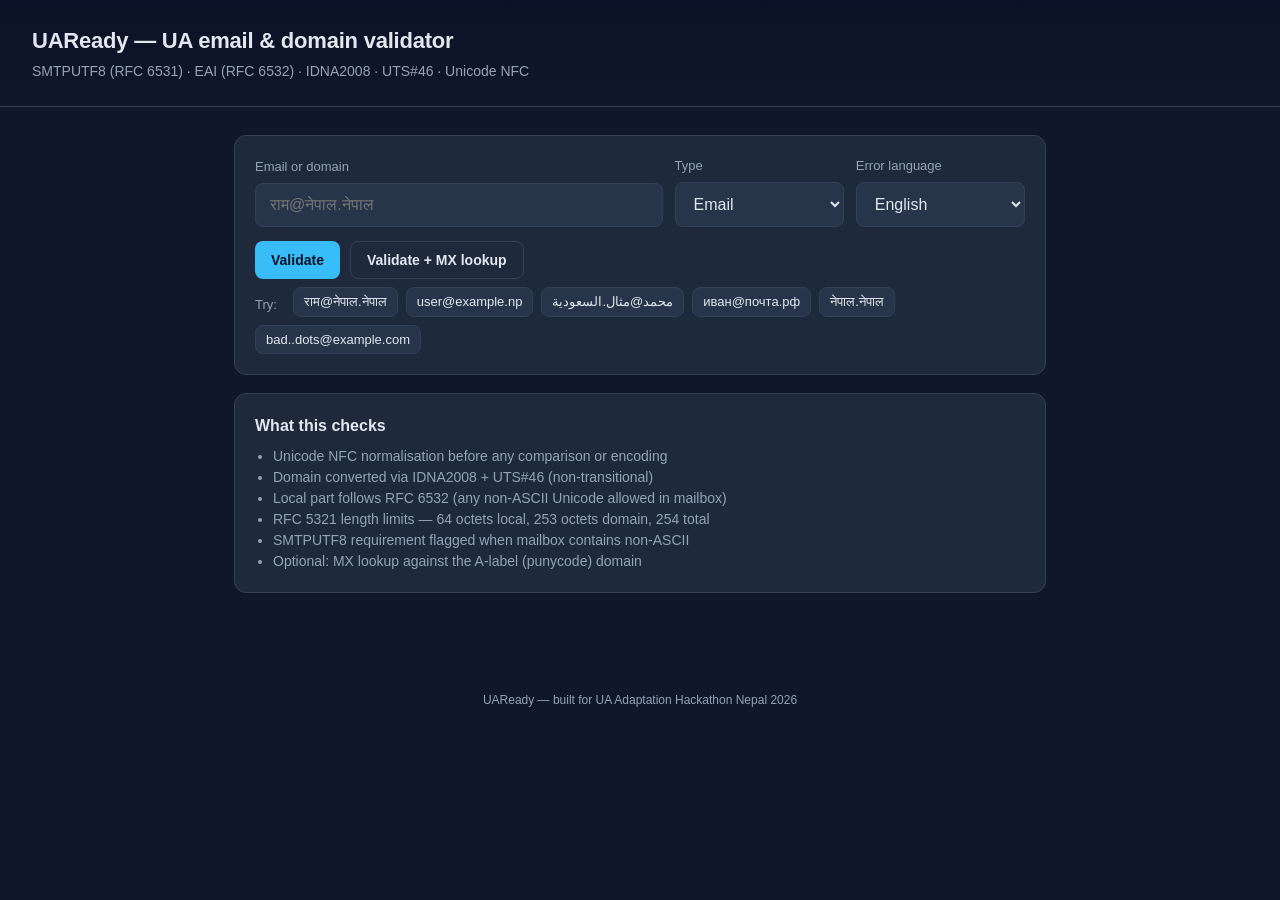
==== uaready/static/index.html @ 0014c0fc "feat: add UAReady internationalised email and domain validation toolkit - Implemented validation for" ====
<!doctype html>
<html lang="en">
<head>
<meta charset="utf-8" />
<meta name="viewport" content="width=device-width, initial-scale=1" />
<title>UAReady — internationalised email & domain validator</title>
<style>
  :root {
    --bg: #0f172a;
    --panel: #1e293b;
    --panel-2: #273449;
    --border: #334155;
    --text: #e2e8f0;
    --muted: #94a3b8;
    --accent: #38bdf8;
    --good: #22c55e;
    --bad: #f87171;
    --warn: #facc15;
  }
  * { box-sizing: border-box; }
  body {
    margin: 0;
    background: var(--bg);
    color: var(--text);
    font-family: -apple-system, BlinkMacSystemFont, "Segoe UI", "Noto Sans Devanagari",
                 "Noto Sans Arabic", "Noto Sans", Helvetica, Arial, sans-serif;
    line-height: 1.5;
  }
  header {
    padding: 24px 32px;
    border-bottom: 1px solid var(--border);
    background: linear-gradient(180deg, #0b1227 0%, #0f172a 100%);
  }
  header h1 { margin: 0 0 4px; font-size: 22px; letter-spacing: -0.01em; }
  header p { margin: 0; color: var(--muted); font-size: 14px; }
  main { max-width: 860px; margin: 0 auto; padding: 28px 24px 64px; }
  .panel {
    background: var(--panel);
    border: 1px solid var(--border);
    border-radius: 12px;
    padding: 20px;
    margin-bottom: 18px;
  }
  label { display: block; font-size: 13px; color: var(--muted); margin-bottom: 6px; }
  input[type="text"], select {
    width: 100%;
    padding: 12px 14px;
    background: var(--panel-2);
    color: var(--text);
    border: 1px solid var(--border);
    border-radius: 8px;
    font-size: 16px;
    font-family: inherit;
  }
  input[type="text"]:focus, select:focus {
    outline: none;
    border-color: var(--accent);
    box-shadow: 0 0 0 3px rgba(56, 189, 248, 0.18);
  }
  .row { display: flex; gap: 12px; flex-wrap: wrap; align-items: end; }
  .row > * { flex: 1 1 200px; min-width: 0; }
  .actions { display: flex; gap: 10px; flex-wrap: wrap; margin-top: 14px; }
  button {
    padding: 10px 16px;
    background: var(--accent);
    color: #0b1227;
    border: 0;
    border-radius: 8px;
    font-size: 14px;
    font-weight: 600;
    cursor: pointer;
    font-family: inherit;
  }
  button.secondary {
    background: transparent;
    color: var(--text);
    border: 1px solid var(--border);
  }
  button:hover { filter: brightness(1.05); }
  .samples {
    display: flex; flex-wrap: wrap; gap: 8px; margin-top: 8px;
  }
  .samples button {
    background: var(--panel-2);
    color: var(--text);
    border: 1px solid var(--border);
    font-weight: 500;
    font-size: 13px;
    padding: 6px 10px;
  }
  .verdict {
    display: inline-flex; align-items: center; gap: 8px;
    padding: 4px 10px; border-radius: 999px; font-weight: 600;
    font-size: 13px;
  }
  .verdict.ok { background: rgba(34, 197, 94, 0.15); color: var(--good); }
  .verdict.bad { background: rgba(248, 113, 113, 0.15); color: var(--bad); }
  .verdict::before {
    content: ""; width: 8px; height: 8px; border-radius: 50%;
    background: currentColor;
  }
  table.kv { width: 100%; border-collapse: collapse; margin-top: 8px; }
  table.kv td { padding: 6px 0; vertical-align: top; font-size: 14px; }
  table.kv td:first-child {
    color: var(--muted); width: 180px; padding-right: 12px; white-space: nowrap;
  }
  .pill {
    display: inline-block; padding: 2px 8px; background: var(--panel-2);
    border: 1px solid var(--border); border-radius: 999px;
    font-size: 12px; margin-right: 4px;
  }
  .err { color: var(--bad); }
  .warn { color: var(--warn); }
  .hint { color: var(--muted); font-size: 13px; margin-top: 8px; }
  code, .mono {
    font-family: ui-monospace, SFMono-Regular, Menlo, Consolas, monospace;
    font-size: 13px;
  }
  ul.msgs { margin: 6px 0 0; padding: 0; list-style: none; }
  ul.msgs li { padding: 4px 0; }
  footer { color: var(--muted); font-size: 12px; text-align: center; padding: 16px; }
</style>
</head>
<body>
<header>
  <h1>UAReady — UA email &amp; domain validator</h1>
  <p>SMTPUTF8 (RFC 6531) · EAI (RFC 6532) · IDNA2008 · UTS#46 · Unicode NFC</p>
</header>
<main>
  <div class="panel">
    <div class="row">
      <div style="flex: 3 1 320px;">
        <label for="input">Email or domain</label>
        <input id="input" type="text" autocomplete="off" spellcheck="false"
               placeholder="राम@नेपाल.नेपाल" />
      </div>
      <div style="flex: 1 1 140px;">
        <label for="kind">Type</label>
        <select id="kind">
          <option value="email">Email</option>
          <option value="domain">Domain</option>
        </select>
      </div>
      <div style="flex: 1 1 140px;">
        <label for="lang">Error language</label>
        <select id="lang">
          <option value="en">English</option>
          <option value="ne">नेपाली</option>
          <option value="hi">हिन्दी</option>
          <option value="ar">العربية</option>
        </select>
      </div>
    </div>
    <div class="actions">
      <button id="go">Validate</button>
      <button id="go-mx" class="secondary">Validate + MX lookup</button>
    </div>
    <div class="samples">
      <span class="hint" style="margin-right:8px;">Try:</span>
      <button data-sample="राम@नेपाल.नेपाल">राम@नेपाल.नेपाल</button>
      <button data-sample="user@example.np">user@example.np</button>
      <button data-sample="محمد@مثال.السعودية">محمد@مثال.السعودية</button>
      <button data-sample="иван@почта.рф">иван@почта.рф</button>
      <button data-sample="नेपाल.नेपाल" data-kind="domain">नेपाल.नेपाल</button>
      <button data-sample="bad..dots@example.com">bad..dots@example.com</button>
    </div>
  </div>

  <div id="result" class="panel" style="display:none;">
    <div id="verdict-wrap"></div>
    <table class="kv" id="kv"></table>
    <div id="errors-block" style="margin-top:10px;"></div>
    <div id="mx-block" style="margin-top:10px;"></div>
  </div>

  <div class="panel">
    <strong>What this checks</strong>
    <ul style="margin: 8px 0 0 18px; padding: 0; color: var(--muted); font-size: 14px;">
      <li>Unicode NFC normalisation before any comparison or encoding</li>
      <li>Domain converted via IDNA2008 + UTS#46 (non-transitional)</li>
      <li>Local part follows RFC 6532 (any non-ASCII Unicode allowed in mailbox)</li>
      <li>RFC 5321 length limits — 64 octets local, 253 octets domain, 254 total</li>
      <li>SMTPUTF8 requirement flagged when mailbox contains non-ASCII</li>
      <li>Optional: MX lookup against the A-label (punycode) domain</li>
    </ul>
  </div>
</main>
<footer>UAReady — built for UA Adaptation Hackathon Nepal 2026</footer>

<script>
const $ = (id) => document.getElementById(id);

const langStrings = {
  en: { valid: "Valid", invalid: "Invalid" },
  ne: { valid: "मान्य",  invalid: "अमान्य" },
  hi: { valid: "मान्य",  invalid: "अमान्य" },
  ar: { valid: "صالح",   invalid: "غير صالح" },
};

async function validate(withMx) {
  const value = $("input").value;
  const kind  = $("kind").value;
  const lang  = $("lang").value;
  if (!value.trim()) return;
  const res = await fetch("/api/validate", {
    method: "POST",
    headers: {"Content-Type": "application/json"},
    body: JSON.stringify({ value, kind, lang, mx: withMx })
  });
  const data = await res.json();
  render(data, lang);
}

function render(d, lang) {
  $("result").style.display = "block";
  const ok = !!d.ok;
  const s = langStrings[lang] || langStrings.en;
  $("verdict-wrap").innerHTML =
    `<span class="verdict ${ok ? "ok" : "bad"}">${ok ? s.valid : s.invalid}</span>`;

  const rows = [];
  const add = (k, v) => { if (v !== undefined && v !== null && v !== "") rows.push([k, v]); };
  add("Input", `<code>${escape(d.input)}</code>`);
  if (d.normalized && d.normalized !== d.input) add("NFC normalised", `<code>${escape(d.normalized)}</code>`);
  if (d.local) add("Local part", `<code>${escape(d.local)}</code>`);
  const uni = d.domain_unicode || d.unicode;
  const asc = d.domain_ascii   || d.ascii;
  if (uni) add("Domain (Unicode)", `<code>${escape(uni)}</code>`);
  if (asc) add("Domain (ASCII / A-label)", `<code>${escape(asc)}</code>`);
  if (Array.isArray(d.scripts) && d.scripts.length)
    add("Scripts detected", d.scripts.map(s => `<span class="pill">${escape(s)}</span>`).join(""));
  if ("smtputf8_required" in d)
    add("SMTPUTF8 required", d.smtputf8_required ? "yes (mailbox has non-ASCII)" : "no");
  if ("idn_required" in d)
    add("IDN encoding used", d.idn_required ? "yes (domain has non-ASCII)" : "no");

  $("kv").innerHTML = rows.map(([k,v]) => `<tr><td>${k}</td><td>${v}</td></tr>`).join("");

  let errHtml = "";
  if ((d.errors || []).length) {
    errHtml += `<ul class="msgs">` +
      d.errors.map(e => `<li class="err">✕ ${escape(e)}</li>`).join("") + `</ul>`;
  }
  if ((d.warnings || []).length) {
    errHtml += `<ul class="msgs">` +
      d.warnings.map(w => `<li class="warn">! ${escape(w)}</li>`).join("") + `</ul>`;
  }
  $("errors-block").innerHTML = errHtml;

  let mxHtml = "";
  if (Array.isArray(d.mx) && d.mx.length) {
    mxHtml = `<strong>MX records</strong><ul class="msgs">` +
      d.mx.map(([p,h]) => `<li><code>${p}  ${escape(h)}</code></li>`).join("") + `</ul>`;
  } else if (d.mx_error) {
    mxHtml = `<div class="warn">MX lookup failed: ${escape(d.mx_error)}</div>`;
  }
  $("mx-block").innerHTML = mxHtml;
}

function escape(s) {
  return String(s).replace(/[&<>"']/g, c => ({
    "&":"&amp;","<":"&lt;",">":"&gt;","\"":"&quot;","'":"&#39;"
  }[c]));
}

$("go").addEventListener("click", () => validate(false));
$("go-mx").addEventListener("click", () => validate(true));
$("input").addEventListener("keydown", (e) => { if (e.key === "Enter") validate(false); });
document.querySelectorAll(".samples button").forEach(b => {
  b.addEventListener("click", () => {
    $("input").value = b.dataset.sample;
    $("kind").value = b.dataset.kind || "email";
    validate(false);
  });
});
</script>
</body>
</html>
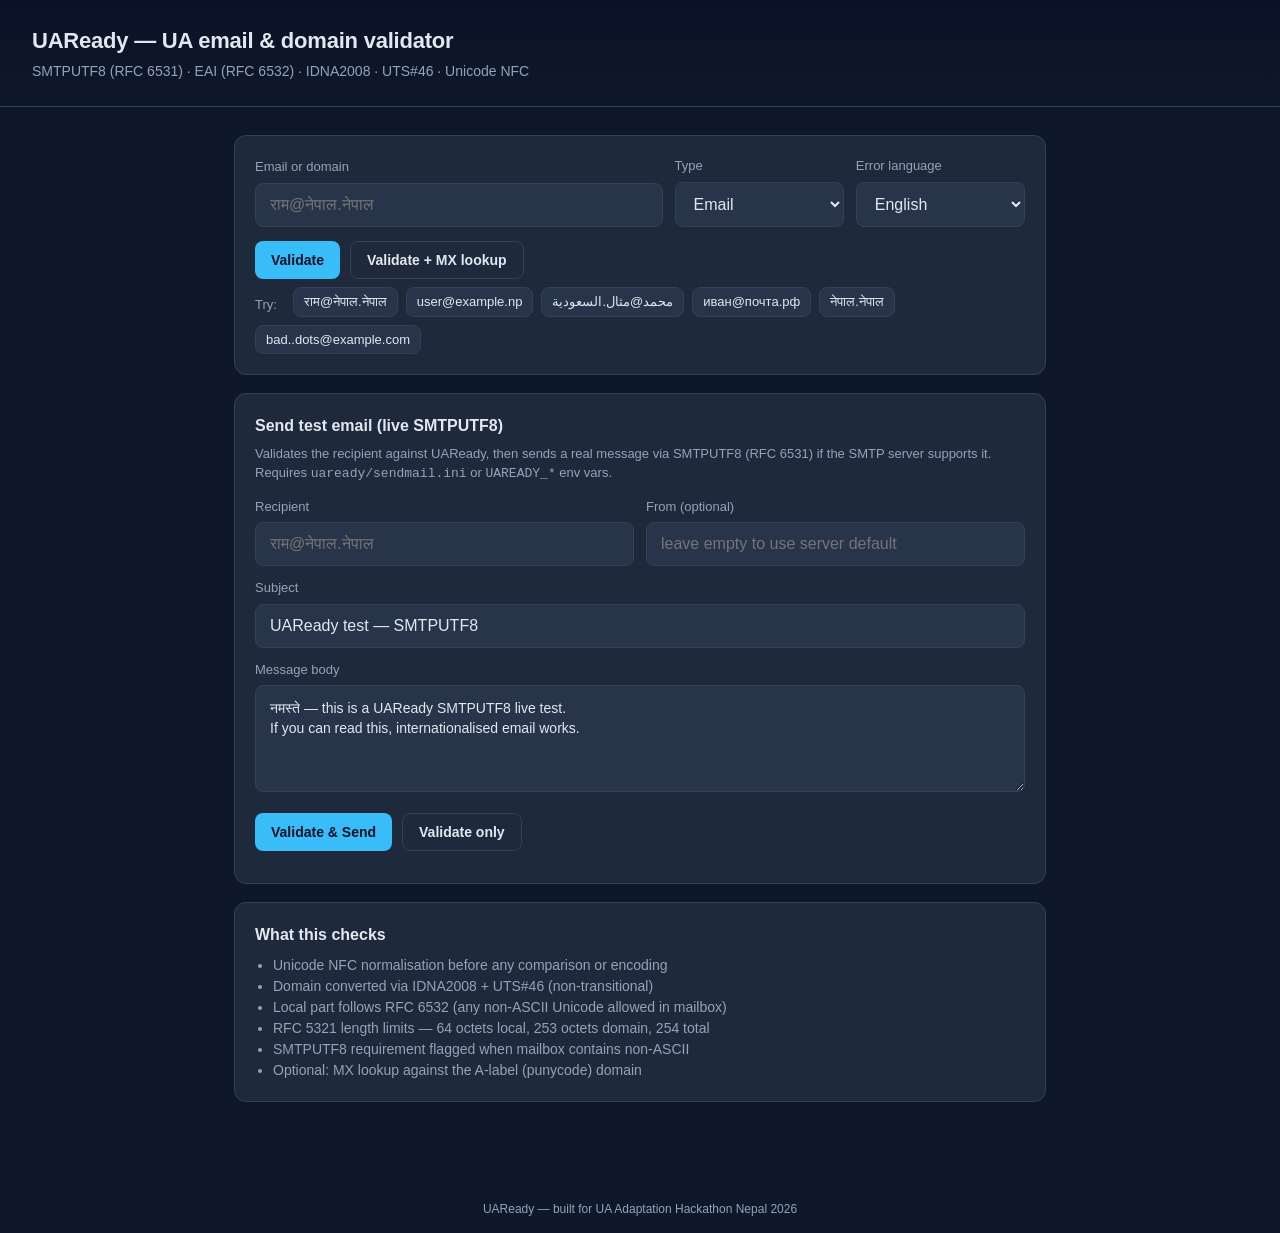
==== commit 170cdf71: "feat: Enhance email composition validation and UI - Added new dependencies: email-validator and pyIs" ====
--- a/uaready/static/index.html
+++ b/uaready/static/index.html
@@ -42,7 +42,7 @@
     margin-bottom: 18px;
   }
   label { display: block; font-size: 13px; color: var(--muted); margin-bottom: 6px; }
-  input[type="text"], select {
+  input[type="text"], select, textarea {
     width: 100%;
     padding: 12px 14px;
     background: var(--panel-2);
@@ -52,7 +52,8 @@
     font-size: 16px;
     font-family: inherit;
   }
-  input[type="text"]:focus, select:focus {
+  textarea { font-size: 14px; resize: vertical; min-height: 90px; line-height: 1.45; }
+  input[type="text"]:focus, select:focus, textarea:focus {
     outline: none;
     border-color: var(--accent);
     box-shadow: 0 0 0 3px rgba(56, 189, 248, 0.18);
@@ -173,6 +174,41 @@
     <div id="mx-block" style="margin-top:10px;"></div>
   </div>
 
+  <div class="panel" id="send-panel">
+    <strong>Send test email (live SMTPUTF8)</strong>
+    <p class="hint" style="margin-top:6px;">
+      Validates the recipient against UAReady, then sends a real message via
+      SMTPUTF8 (RFC 6531) if the SMTP server supports it. Requires
+      <code>uaready/sendmail.ini</code> or <code>UAREADY_*</code> env vars.
+    </p>
+    <div class="row">
+      <div style="flex: 2 1 280px;">
+        <label for="send-to">Recipient</label>
+        <input id="send-to" type="text" autocomplete="off" spellcheck="false"
+               placeholder="राम@नेपाल.नेपाल" />
+      </div>
+      <div style="flex: 2 1 280px;">
+        <label for="send-from">From (optional)</label>
+        <input id="send-from" type="text" autocomplete="off" spellcheck="false"
+               placeholder="leave empty to use server default" />
+      </div>
+    </div>
+    <div style="margin-top:12px;">
+      <label for="send-subject">Subject</label>
+      <input id="send-subject" type="text" value="UAReady test — SMTPUTF8" />
+    </div>
+    <div style="margin-top:12px;">
+      <label for="send-body">Message body</label>
+      <textarea id="send-body" rows="4">नमस्ते — this is a UAReady SMTPUTF8 live test.
+If you can read this, internationalised email works.</textarea>
+    </div>
+    <div class="actions">
+      <button id="send-go">Validate &amp; Send</button>
+      <button id="send-validate" class="secondary">Validate only</button>
+    </div>
+    <div id="send-result" style="margin-top:12px;"></div>
+  </div>
+
   <div class="panel">
     <strong>What this checks</strong>
     <ul style="margin: 8px 0 0 18px; padding: 0; color: var(--muted); font-size: 14px;">
@@ -273,6 +309,114 @@
     validate(false);
   });
 });
+
+// ---- send-test panel -------------------------------------------------------
+
+async function validateAddress(value, lang) {
+  const res = await fetch("/api/validate", {
+    method: "POST",
+    headers: {"Content-Type": "application/json"},
+    body: JSON.stringify({ value, kind: "email", lang })
+  });
+  return res.json();
+}
+
+function renderValidationFailure(label, d) {
+  const errs = (d.errors || []).map(e => `<li class="err">✕ ${escape(e)}</li>`).join("");
+  const warns = (d.warnings || []).map(w => `<li class="warn">! ${escape(w)}</li>`).join("");
+  return `
+    <span class="verdict bad">${escape(label)} — not sent</span>
+    <ul class="msgs">${errs}${warns}</ul>
+  `;
+}
+
+function renderSendResult(d) {
+  const ok = !!d.ok;
+  const rows = [];
+  const row = (k, v) => rows.push(`<tr><td>${k}</td><td>${v}</td></tr>`);
+  if (d.to) row("To", `<code>${escape(d.to)}</code>`);
+  if ("smtputf8_advertised" in d)
+    row("SMTPUTF8 advertised", d.smtputf8_advertised ? "yes" : "no");
+  if ("smtputf8_used" in d)
+    row("SMTPUTF8 used", d.smtputf8_used ? "yes" : "no");
+  if (d.message_id) row("Message-ID", `<code>${escape(d.message_id)}</code>`);
+  if (d.error) row("Error", `<span class="err">${escape(d.error)}</span>`);
+  return `
+    <span class="verdict ${ok ? "ok" : "bad"}">${ok ? "Sent ✓" : "Send failed"}</span>
+    <table class="kv" style="margin-top:8px;">${rows.join("")}</table>
+  `;
+}
+
+function renderValidatedOk(label, d) {
+  const rows = [];
+  const row = (k, v) => rows.push(`<tr><td>${k}</td><td>${v}</td></tr>`);
+  if (d.local) row("Local part", `<code>${escape(d.local)}</code>`);
+  const uni = d.domain_unicode || d.unicode;
+  const asc = d.domain_ascii   || d.ascii;
+  if (uni) row("Domain (Unicode)", `<code>${escape(uni)}</code>`);
+  if (asc) row("Domain (ASCII)",   `<code>${escape(asc)}</code>`);
+  if ("smtputf8_required" in d)
+    row("SMTPUTF8 required", d.smtputf8_required ? "yes" : "no");
+  if (Array.isArray(d.scripts) && d.scripts.length)
+    row("Scripts", d.scripts.map(s => `<span class="pill">${escape(s)}</span>`).join(""));
+  const warns = (d.warnings || []).map(w => `<li class="warn">! ${escape(w)}</li>`).join("");
+  return `
+    <span class="verdict ok">${escape(label)} valid ✓</span>
+    <table class="kv" style="margin-top:8px;">${rows.join("")}</table>
+    ${warns ? `<ul class="msgs">${warns}</ul>` : ""}
+  `;
+}
+
+async function sendTest(validateOnly) {
+  const to      = $("send-to").value.trim();
+  const sender  = $("send-from").value.trim();
+  const subject = $("send-subject").value;
+  const body    = $("send-body").value;
+  const lang    = $("lang").value;
+  const out     = $("send-result");
+
+  if (!to) {
+    out.innerHTML = `<span class="verdict bad">Recipient required</span>`;
+    return;
+  }
+
+  out.innerHTML = `<div class="hint">Validating…</div>`;
+  const v = await validateAddress(to, lang);
+  if (!v.ok) {
+    out.innerHTML = renderValidationFailure("Recipient invalid", v);
+    return;
+  }
+
+  if (sender) {
+    const sv = await validateAddress(sender, lang);
+    if (!sv.ok) {
+      out.innerHTML = renderValidationFailure("Sender invalid", sv);
+      return;
+    }
+  }
+
+  if (validateOnly) {
+    out.innerHTML = renderValidatedOk("Recipient", v);
+    return;
+  }
+
+  out.innerHTML = `<div class="hint">Recipient passed validation — sending…</div>`;
+  const res = await fetch("/api/send", {
+    method: "POST",
+    headers: {"Content-Type": "application/json"},
+    body: JSON.stringify({
+      to, subject, body,
+      ...(sender ? { from: sender } : {}),
+    })
+  });
+  const data = await res.json();
+  out.innerHTML = renderSendResult(data);
+}
+
+$("send-go").addEventListener("click", () => sendTest(false));
+$("send-validate").addEventListener("click", () => sendTest(true));
+$("send-to").addEventListener("keydown",
+  (e) => { if (e.key === "Enter") sendTest(false); });
 </script>
 </body>
 </html>
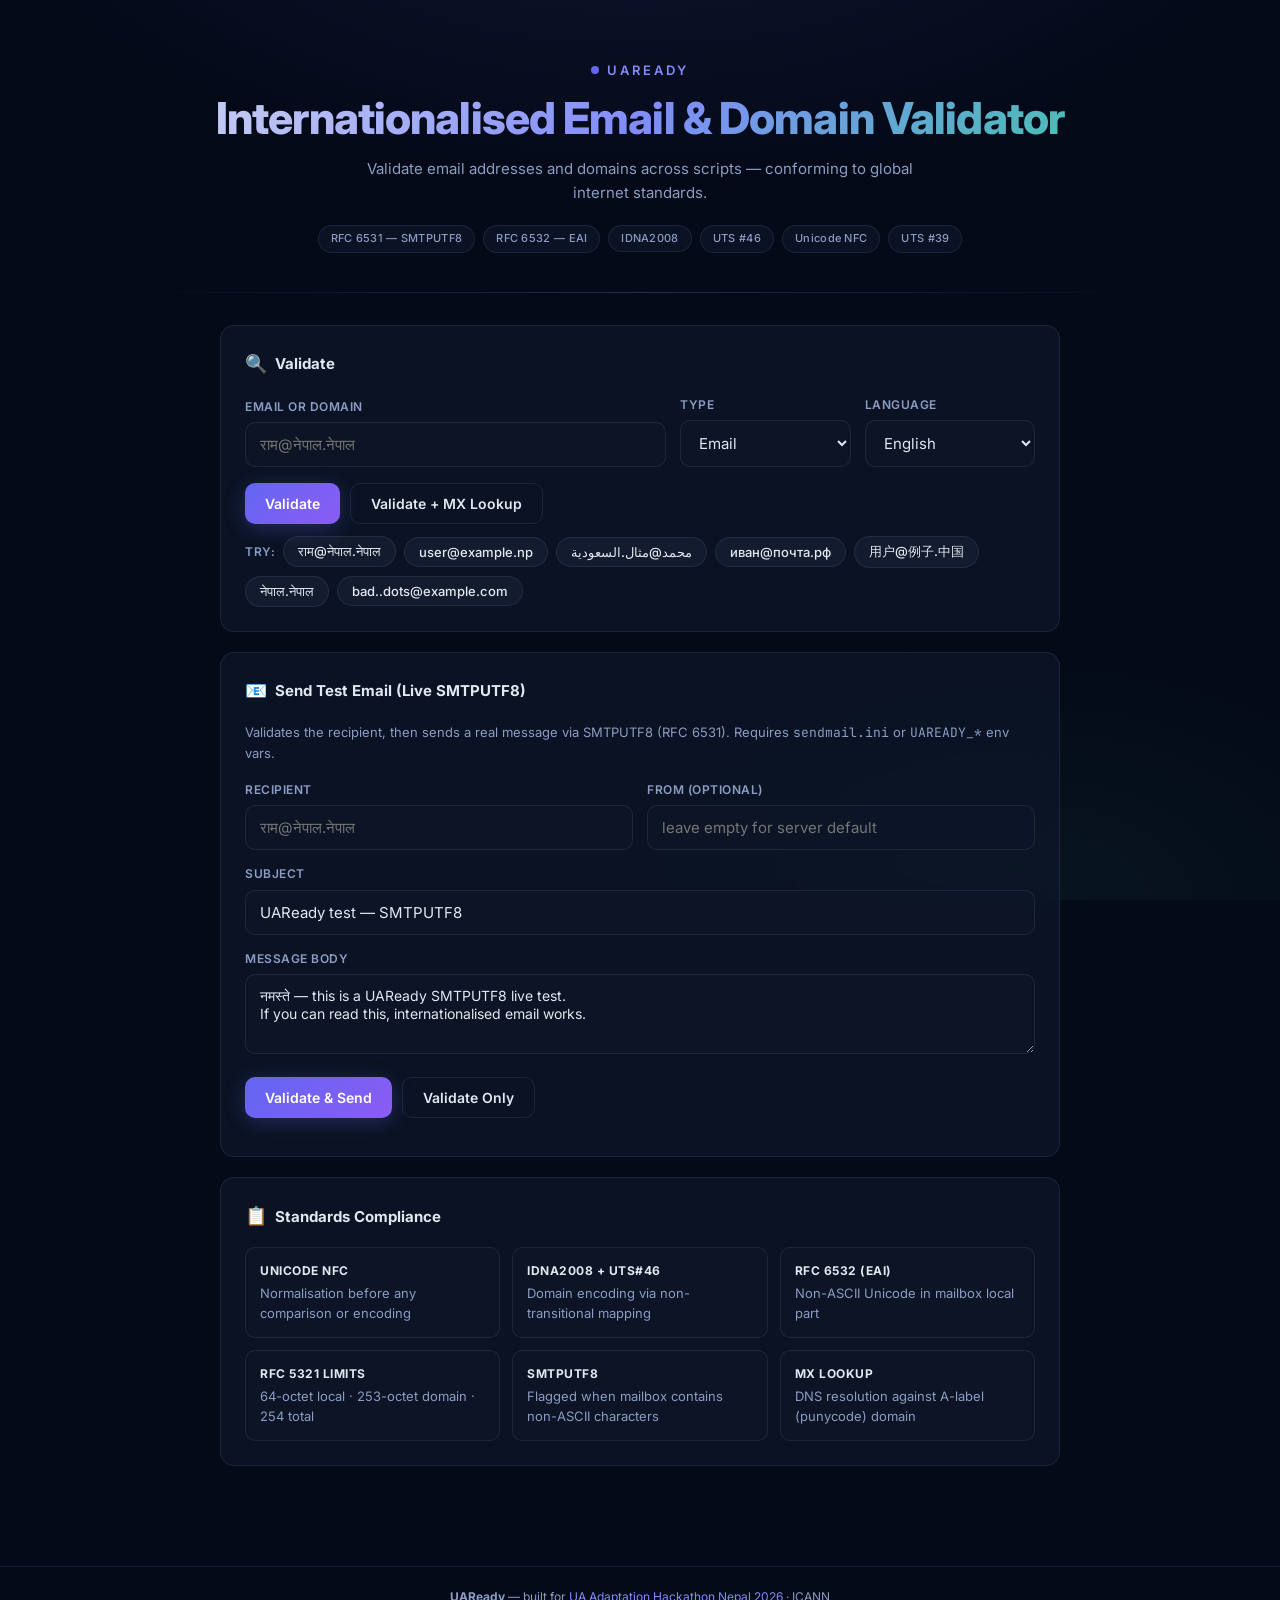
==== commit 93fff47c: "ui: premium redesign with glassmorphism, gradient hero, Inter font, animated accents" ====
--- a/uaready/static/index.html
+++ b/uaready/static/index.html
@@ -3,229 +3,211 @@
 <head>
 <meta charset="utf-8" />
 <meta name="viewport" content="width=device-width, initial-scale=1" />
-<title>UAReady — internationalised email & domain validator</title>
+<title>UAReady — Internationalised Email & Domain Validator</title>
+<meta name="description" content="Validate internationalised email addresses and domains across scripts — Devanagari, Arabic, Cyrillic, CJK — with SMTPUTF8, EAI, and IDNA2008 compliance." />
+<link rel="preconnect" href="https://fonts.googleapis.com" />
+<link href="https://fonts.googleapis.com/css2?family=Inter:wght@400;500;600;700;800&family=JetBrains+Mono:wght@400;500&display=swap" rel="stylesheet" />
 <style>
-  :root {
-    --bg: #0f172a;
-    --panel: #1e293b;
-    --panel-2: #273449;
-    --border: #334155;
-    --text: #e2e8f0;
-    --muted: #94a3b8;
-    --accent: #38bdf8;
-    --good: #22c55e;
-    --bad: #f87171;
-    --warn: #facc15;
-  }
-  * { box-sizing: border-box; }
-  body {
-    margin: 0;
-    background: var(--bg);
-    color: var(--text);
-    font-family: -apple-system, BlinkMacSystemFont, "Segoe UI", "Noto Sans Devanagari",
-                 "Noto Sans Arabic", "Noto Sans", Helvetica, Arial, sans-serif;
-    line-height: 1.5;
-  }
-  header {
-    padding: 24px 32px;
-    border-bottom: 1px solid var(--border);
-    background: linear-gradient(180deg, #0b1227 0%, #0f172a 100%);
-  }
-  header h1 { margin: 0 0 4px; font-size: 22px; letter-spacing: -0.01em; }
-  header p { margin: 0; color: var(--muted); font-size: 14px; }
-  main { max-width: 860px; margin: 0 auto; padding: 28px 24px 64px; }
-  .panel {
-    background: var(--panel);
-    border: 1px solid var(--border);
-    border-radius: 12px;
-    padding: 20px;
-    margin-bottom: 18px;
-  }
-  label { display: block; font-size: 13px; color: var(--muted); margin-bottom: 6px; }
-  input[type="text"], select, textarea {
-    width: 100%;
-    padding: 12px 14px;
-    background: var(--panel-2);
-    color: var(--text);
-    border: 1px solid var(--border);
-    border-radius: 8px;
-    font-size: 16px;
-    font-family: inherit;
-  }
-  textarea { font-size: 14px; resize: vertical; min-height: 90px; line-height: 1.45; }
-  input[type="text"]:focus, select:focus, textarea:focus {
-    outline: none;
-    border-color: var(--accent);
-    box-shadow: 0 0 0 3px rgba(56, 189, 248, 0.18);
-  }
-  .row { display: flex; gap: 12px; flex-wrap: wrap; align-items: end; }
-  .row > * { flex: 1 1 200px; min-width: 0; }
-  .actions { display: flex; gap: 10px; flex-wrap: wrap; margin-top: 14px; }
-  button {
-    padding: 10px 16px;
-    background: var(--accent);
-    color: #0b1227;
-    border: 0;
-    border-radius: 8px;
-    font-size: 14px;
-    font-weight: 600;
-    cursor: pointer;
-    font-family: inherit;
-  }
-  button.secondary {
-    background: transparent;
-    color: var(--text);
-    border: 1px solid var(--border);
-  }
-  button:hover { filter: brightness(1.05); }
-  .samples {
-    display: flex; flex-wrap: wrap; gap: 8px; margin-top: 8px;
-  }
-  .samples button {
-    background: var(--panel-2);
-    color: var(--text);
-    border: 1px solid var(--border);
-    font-weight: 500;
-    font-size: 13px;
-    padding: 6px 10px;
-  }
-  .verdict {
-    display: inline-flex; align-items: center; gap: 8px;
-    padding: 4px 10px; border-radius: 999px; font-weight: 600;
-    font-size: 13px;
-  }
-  .verdict.ok { background: rgba(34, 197, 94, 0.15); color: var(--good); }
-  .verdict.bad { background: rgba(248, 113, 113, 0.15); color: var(--bad); }
-  .verdict::before {
-    content: ""; width: 8px; height: 8px; border-radius: 50%;
-    background: currentColor;
-  }
-  table.kv { width: 100%; border-collapse: collapse; margin-top: 8px; }
-  table.kv td { padding: 6px 0; vertical-align: top; font-size: 14px; }
-  table.kv td:first-child {
-    color: var(--muted); width: 180px; padding-right: 12px; white-space: nowrap;
-  }
-  .pill {
-    display: inline-block; padding: 2px 8px; background: var(--panel-2);
-    border: 1px solid var(--border); border-radius: 999px;
-    font-size: 12px; margin-right: 4px;
-  }
-  .err { color: var(--bad); }
-  .warn { color: var(--warn); }
-  .hint { color: var(--muted); font-size: 13px; margin-top: 8px; }
-  code, .mono {
-    font-family: ui-monospace, SFMono-Regular, Menlo, Consolas, monospace;
-    font-size: 13px;
-  }
-  ul.msgs { margin: 6px 0 0; padding: 0; list-style: none; }
-  ul.msgs li { padding: 4px 0; }
-  footer { color: var(--muted); font-size: 12px; text-align: center; padding: 16px; }
+*,*::before,*::after{box-sizing:border-box;margin:0;padding:0}
+:root{
+  --bg:#050a18;--surface:rgba(15,23,42,.65);--surface-2:rgba(30,41,59,.5);
+  --border:rgba(99,115,146,.2);--border-h:rgba(99,115,146,.35);
+  --text:#e2e8f0;--muted:#8b9dc3;--accent:#6366f1;--accent-2:#818cf8;
+  --good:#34d399;--bad:#fb7185;--warn:#fbbf24;
+  --glow:rgba(99,102,241,.15);--radius:14px;
+}
+html{scroll-behavior:smooth}
+body{background:var(--bg);color:var(--text);font-family:'Inter',system-ui,sans-serif;line-height:1.6;min-height:100vh;overflow-x:hidden}
+/* Animated bg */
+body::before{content:'';position:fixed;inset:0;z-index:-1;
+  background:radial-gradient(ellipse 80% 60% at 50% -20%,rgba(99,102,241,.12),transparent 70%),
+             radial-gradient(ellipse 60% 50% at 80% 100%,rgba(52,211,153,.06),transparent 60%);
+  pointer-events:none}
+/* Hero */
+.hero{text-align:center;padding:56px 24px 40px;position:relative}
+.hero::after{content:'';position:absolute;bottom:0;left:10%;right:10%;height:1px;
+  background:linear-gradient(90deg,transparent,var(--border-h),transparent)}
+.logo{font-size:13px;font-weight:600;letter-spacing:3px;text-transform:uppercase;color:var(--accent-2);margin-bottom:12px;
+  display:inline-flex;align-items:center;gap:8px}
+.logo .dot{width:8px;height:8px;border-radius:50%;background:var(--accent);animation:pulse 2s infinite}
+@keyframes pulse{0%,100%{opacity:1;transform:scale(1)}50%{opacity:.5;transform:scale(1.3)}}
+.hero h1{font-size:clamp(28px,5vw,44px);font-weight:800;letter-spacing:-.02em;
+  background:linear-gradient(135deg,#e2e8f0 0%,#818cf8 50%,#34d399 100%);
+  -webkit-background-clip:text;-webkit-text-fill-color:transparent;background-clip:text;line-height:1.2;margin-bottom:12px}
+.hero p{color:var(--muted);font-size:15px;max-width:600px;margin:0 auto}
+.badges{display:flex;flex-wrap:wrap;justify-content:center;gap:8px;margin-top:20px}
+.badge{font-size:11px;padding:4px 12px;border-radius:99px;border:1px solid var(--border);color:var(--muted);
+  background:var(--surface);backdrop-filter:blur(8px);font-weight:500;letter-spacing:.3px}
+/* Layout */
+main{max-width:880px;margin:0 auto;padding:32px 20px 80px}
+/* Glass panels */
+.card{background:var(--surface);backdrop-filter:blur(16px);border:1px solid var(--border);
+  border-radius:var(--radius);padding:24px;margin-bottom:20px;transition:border-color .3s,box-shadow .3s}
+.card:hover{border-color:var(--border-h);box-shadow:0 0 40px var(--glow)}
+.card-title{font-size:15px;font-weight:700;margin-bottom:16px;display:flex;align-items:center;gap:8px}
+.card-title .icon{font-size:18px}
+/* Form */
+label{display:block;font-size:12px;font-weight:600;letter-spacing:.5px;text-transform:uppercase;color:var(--muted);margin-bottom:6px}
+input[type="text"],select,textarea{width:100%;padding:12px 14px;background:rgba(15,23,42,.6);color:var(--text);
+  border:1px solid var(--border);border-radius:10px;font-size:15px;font-family:'Inter',sans-serif;
+  transition:border-color .2s,box-shadow .2s}
+textarea{font-size:14px;resize:vertical;min-height:80px}
+input:focus,select:focus,textarea:focus{outline:none;border-color:var(--accent);box-shadow:0 0 0 3px var(--glow)}
+select{cursor:pointer;appearance:auto}
+.row{display:flex;gap:14px;flex-wrap:wrap;align-items:end}
+.row>*{flex:1 1 180px;min-width:0}
+.actions{display:flex;gap:10px;flex-wrap:wrap;margin-top:16px}
+/* Buttons */
+.btn{padding:11px 20px;border:0;border-radius:10px;font-size:14px;font-weight:600;cursor:pointer;
+  font-family:'Inter',sans-serif;transition:all .2s;position:relative;overflow:hidden}
+.btn-primary{background:linear-gradient(135deg,var(--accent),#8b5cf6);color:#fff;box-shadow:0 4px 20px rgba(99,102,241,.3)}
+.btn-primary:hover{transform:translateY(-1px);box-shadow:0 6px 28px rgba(99,102,241,.45)}
+.btn-secondary{background:transparent;color:var(--text);border:1px solid var(--border)}
+.btn-secondary:hover{border-color:var(--accent);color:var(--accent-2)}
+/* Sample chips */
+.samples{display:flex;flex-wrap:wrap;gap:8px;margin-top:12px;align-items:center}
+.samples .label{font-size:12px;color:var(--muted);font-weight:600;letter-spacing:.5px;text-transform:uppercase}
+.chip{padding:6px 14px;border-radius:99px;font-size:13px;font-weight:500;cursor:pointer;border:1px solid var(--border);
+  background:var(--surface-2);color:var(--text);font-family:'Inter',sans-serif;transition:all .2s}
+.chip:hover{border-color:var(--accent);color:var(--accent-2);transform:translateY(-1px)}
+/* Results */
+.verdict{display:inline-flex;align-items:center;gap:8px;padding:6px 16px;border-radius:99px;font-weight:700;font-size:14px;
+  animation:fadeIn .3s ease}
+@keyframes fadeIn{from{opacity:0;transform:translateY(6px)}to{opacity:1;transform:translateY(0)}}
+.verdict.ok{background:rgba(52,211,153,.12);color:var(--good);border:1px solid rgba(52,211,153,.2)}
+.verdict.bad{background:rgba(251,113,133,.12);color:var(--bad);border:1px solid rgba(251,113,133,.2)}
+.verdict::before{content:'';width:8px;height:8px;border-radius:50%;background:currentColor}
+table.kv{width:100%;border-collapse:collapse;margin-top:12px}
+table.kv td{padding:8px 0;font-size:14px;vertical-align:top;border-bottom:1px solid rgba(99,115,146,.08)}
+table.kv td:first-child{color:var(--muted);width:200px;padding-right:16px;font-weight:500;font-size:13px}
+table.kv tr:last-child td{border-bottom:none}
+.pill{display:inline-block;padding:3px 10px;background:var(--surface-2);border:1px solid var(--border);
+  border-radius:99px;font-size:12px;margin-right:4px;font-weight:500}
+.err{color:var(--bad)}.warn{color:var(--warn)}
+code,.mono{font-family:'JetBrains Mono',monospace;font-size:13px}
+ul.msgs{margin:8px 0 0;padding:0;list-style:none}
+ul.msgs li{padding:5px 0;font-size:14px}
+.hint{color:var(--muted);font-size:13px}
+/* Info cards */
+.info-grid{display:grid;grid-template-columns:repeat(auto-fit,minmax(220px,1fr));gap:12px;margin-top:8px}
+.info-item{padding:14px;border-radius:10px;background:rgba(15,23,42,.4);border:1px solid var(--border);font-size:13px;color:var(--muted);line-height:1.5}
+.info-item strong{display:block;color:var(--text);font-size:12px;text-transform:uppercase;letter-spacing:.5px;margin-bottom:4px}
+/* Footer */
+footer{text-align:center;padding:20px;color:var(--muted);font-size:12px;border-top:1px solid var(--border)}
+footer a{color:var(--accent-2);text-decoration:none}
+/* Responsive */
+@media(max-width:600px){.hero{padding:40px 16px 28px}.hero h1{font-size:26px}main{padding:20px 12px 60px}
+  .card{padding:18px}table.kv td:first-child{width:130px}}
 </style>
 </head>
 <body>
-<header>
-  <h1>UAReady — UA email &amp; domain validator</h1>
-  <p>SMTPUTF8 (RFC 6531) · EAI (RFC 6532) · IDNA2008 · UTS#46 · Unicode NFC</p>
-</header>
+
+<section class="hero">
+  <div class="logo"><span class="dot"></span> UAReady</div>
+  <h1>Internationalised Email &amp; Domain Validator</h1>
+  <p>Validate email addresses and domains across scripts — conforming to global internet standards.</p>
+  <div class="badges">
+    <span class="badge">RFC 6531 — SMTPUTF8</span>
+    <span class="badge">RFC 6532 — EAI</span>
+    <span class="badge">IDNA2008</span>
+    <span class="badge">UTS #46</span>
+    <span class="badge">Unicode NFC</span>
+    <span class="badge">UTS #39</span>
+  </div>
+</section>
+
 <main>
-  <div class="panel">
+  <!-- Validator -->
+  <div class="card">
+    <div class="card-title"><span class="icon">🔍</span> Validate</div>
     <div class="row">
-      <div style="flex: 3 1 320px;">
-        <label for="input">Email or domain</label>
-        <input id="input" type="text" autocomplete="off" spellcheck="false"
-               placeholder="राम@नेपाल.नेपाल" />
-      </div>
-      <div style="flex: 1 1 140px;">
+      <div style="flex:3 1 300px">
+        <label for="input">Email or Domain</label>
+        <input id="input" type="text" autocomplete="off" spellcheck="false" placeholder="राम@नेपाल.नेपाल" />
+      </div>
+      <div style="flex:1 1 130px">
         <label for="kind">Type</label>
-        <select id="kind">
-          <option value="email">Email</option>
-          <option value="domain">Domain</option>
-        </select>
-      </div>
-      <div style="flex: 1 1 140px;">
-        <label for="lang">Error language</label>
-        <select id="lang">
-          <option value="en">English</option>
-          <option value="ne">नेपाली</option>
-          <option value="hi">हिन्दी</option>
-          <option value="ar">العربية</option>
-        </select>
+        <select id="kind"><option value="email">Email</option><option value="domain">Domain</option></select>
+      </div>
+      <div style="flex:1 1 130px">
+        <label for="lang">Language</label>
+        <select id="lang"><option value="en">English</option><option value="ne">नेपाली</option><option value="hi">हिन्दी</option><option value="ar">العربية</option></select>
       </div>
     </div>
     <div class="actions">
-      <button id="go">Validate</button>
-      <button id="go-mx" class="secondary">Validate + MX lookup</button>
+      <button class="btn btn-primary" id="go">Validate</button>
+      <button class="btn btn-secondary" id="go-mx">Validate + MX Lookup</button>
     </div>
     <div class="samples">
-      <span class="hint" style="margin-right:8px;">Try:</span>
-      <button data-sample="राम@नेपाल.नेपाल">राम@नेपाल.नेपाल</button>
-      <button data-sample="user@example.np">user@example.np</button>
-      <button data-sample="محمد@مثال.السعودية">محمد@مثال.السعودية</button>
-      <button data-sample="иван@почта.рф">иван@почта.рф</button>
-      <button data-sample="नेपाल.नेपाल" data-kind="domain">नेपाल.नेपाल</button>
-      <button data-sample="bad..dots@example.com">bad..dots@example.com</button>
-    </div>
-  </div>
-
-  <div id="result" class="panel" style="display:none;">
+      <span class="label">Try:</span>
+      <button class="chip" data-sample="राम@नेपाल.नेपाल">राम@नेपाल.नेपाल</button>
+      <button class="chip" data-sample="user@example.np">user@example.np</button>
+      <button class="chip" data-sample="محمد@مثال.السعودية">محمد@مثال.السعودية</button>
+      <button class="chip" data-sample="иван@почта.рф">иван@почта.рф</button>
+      <button class="chip" data-sample="用户@例子.中国">用户@例子.中国</button>
+      <button class="chip" data-sample="नेपाल.नेपाल" data-kind="domain">नेपाल.नेपाल</button>
+      <button class="chip" data-sample="bad..dots@example.com">bad..dots@example.com</button>
+    </div>
+  </div>
+
+  <!-- Result -->
+  <div id="result" class="card" style="display:none">
     <div id="verdict-wrap"></div>
     <table class="kv" id="kv"></table>
-    <div id="errors-block" style="margin-top:10px;"></div>
-    <div id="mx-block" style="margin-top:10px;"></div>
-  </div>
-
-  <div class="panel" id="send-panel">
-    <strong>Send test email (live SMTPUTF8)</strong>
-    <p class="hint" style="margin-top:6px;">
-      Validates the recipient against UAReady, then sends a real message via
-      SMTPUTF8 (RFC 6531) if the SMTP server supports it. Requires
-      <code>uaready/sendmail.ini</code> or <code>UAREADY_*</code> env vars.
-    </p>
+    <div id="errors-block" style="margin-top:10px"></div>
+    <div id="mx-block" style="margin-top:10px"></div>
+  </div>
+
+  <!-- Send panel -->
+  <div class="card" id="send-panel">
+    <div class="card-title"><span class="icon">📧</span> Send Test Email (Live SMTPUTF8)</div>
+    <p class="hint" style="margin-bottom:16px">Validates the recipient, then sends a real message via SMTPUTF8 (RFC 6531). Requires <code>sendmail.ini</code> or <code>UAREADY_*</code> env vars.</p>
     <div class="row">
-      <div style="flex: 2 1 280px;">
+      <div style="flex:2 1 260px">
         <label for="send-to">Recipient</label>
-        <input id="send-to" type="text" autocomplete="off" spellcheck="false"
-               placeholder="राम@नेपाल.नेपाल" />
-      </div>
-      <div style="flex: 2 1 280px;">
+        <input id="send-to" type="text" autocomplete="off" spellcheck="false" placeholder="राम@नेपाल.नेपाल" />
+      </div>
+      <div style="flex:2 1 260px">
         <label for="send-from">From (optional)</label>
-        <input id="send-from" type="text" autocomplete="off" spellcheck="false"
-               placeholder="leave empty to use server default" />
-      </div>
-    </div>
-    <div style="margin-top:12px;">
+        <input id="send-from" type="text" autocomplete="off" spellcheck="false" placeholder="leave empty for server default" />
+      </div>
+    </div>
+    <div style="margin-top:14px">
       <label for="send-subject">Subject</label>
       <input id="send-subject" type="text" value="UAReady test — SMTPUTF8" />
     </div>
-    <div style="margin-top:12px;">
-      <label for="send-body">Message body</label>
-      <textarea id="send-body" rows="4">नमस्ते — this is a UAReady SMTPUTF8 live test.
+    <div style="margin-top:14px">
+      <label for="send-body">Message Body</label>
+      <textarea id="send-body" rows="3">नमस्ते — this is a UAReady SMTPUTF8 live test.
 If you can read this, internationalised email works.</textarea>
     </div>
     <div class="actions">
-      <button id="send-go">Validate &amp; Send</button>
-      <button id="send-validate" class="secondary">Validate only</button>
-    </div>
-    <div id="send-result" style="margin-top:12px;"></div>
-  </div>
-
-  <div class="panel">
-    <strong>What this checks</strong>
-    <ul style="margin: 8px 0 0 18px; padding: 0; color: var(--muted); font-size: 14px;">
-      <li>Unicode NFC normalisation before any comparison or encoding</li>
-      <li>Domain converted via IDNA2008 + UTS#46 (non-transitional)</li>
-      <li>Local part follows RFC 6532 (any non-ASCII Unicode allowed in mailbox)</li>
-      <li>RFC 5321 length limits — 64 octets local, 253 octets domain, 254 total</li>
-      <li>SMTPUTF8 requirement flagged when mailbox contains non-ASCII</li>
-      <li>Optional: MX lookup against the A-label (punycode) domain</li>
-    </ul>
+      <button class="btn btn-primary" id="send-go">Validate &amp; Send</button>
+      <button class="btn btn-secondary" id="send-validate">Validate Only</button>
+    </div>
+    <div id="send-result" style="margin-top:14px"></div>
+  </div>
+
+  <!-- Standards info -->
+  <div class="card">
+    <div class="card-title"><span class="icon">📋</span> Standards Compliance</div>
+    <div class="info-grid">
+      <div class="info-item"><strong>Unicode NFC</strong>Normalisation before any comparison or encoding</div>
+      <div class="info-item"><strong>IDNA2008 + UTS#46</strong>Domain encoding via non-transitional mapping</div>
+      <div class="info-item"><strong>RFC 6532 (EAI)</strong>Non-ASCII Unicode in mailbox local part</div>
+      <div class="info-item"><strong>RFC 5321 Limits</strong>64-octet local · 253-octet domain · 254 total</div>
+      <div class="info-item"><strong>SMTPUTF8</strong>Flagged when mailbox contains non-ASCII characters</div>
+      <div class="info-item"><strong>MX Lookup</strong>DNS resolution against A-label (punycode) domain</div>
+    </div>
   </div>
 </main>
-<footer>UAReady — built for UA Adaptation Hackathon Nepal 2026</footer>
+
+<footer>
+  <strong>UAReady</strong> — built for <a href="#">UA Adaptation Hackathon Nepal 2026</a> · ICANN
+</footer>
 
 <script>
 const $ = (id) => document.getElementById(id);
-
 const langStrings = {
   en: { valid: "Valid", invalid: "Invalid" },
   ne: { valid: "मान्य",  invalid: "अमान्य" },
@@ -234,75 +216,52 @@
 };
 
 async function validate(withMx) {
-  const value = $("input").value;
-  const kind  = $("kind").value;
-  const lang  = $("lang").value;
+  const value = $("input").value, kind = $("kind").value, lang = $("lang").value;
   if (!value.trim()) return;
   const res = await fetch("/api/validate", {
-    method: "POST",
-    headers: {"Content-Type": "application/json"},
+    method: "POST", headers: {"Content-Type": "application/json"},
     body: JSON.stringify({ value, kind, lang, mx: withMx })
   });
-  const data = await res.json();
-  render(data, lang);
+  render(await res.json(), lang);
 }
 
 function render(d, lang) {
   $("result").style.display = "block";
-  const ok = !!d.ok;
-  const s = langStrings[lang] || langStrings.en;
-  $("verdict-wrap").innerHTML =
-    `<span class="verdict ${ok ? "ok" : "bad"}">${ok ? s.valid : s.invalid}</span>`;
-
+  $("result").scrollIntoView({ behavior: "smooth", block: "nearest" });
+  const ok = !!d.ok, s = langStrings[lang] || langStrings.en;
+  $("verdict-wrap").innerHTML = `<span class="verdict ${ok ? "ok" : "bad"}">${ok ? s.valid : s.invalid}</span>`;
   const rows = [];
   const add = (k, v) => { if (v !== undefined && v !== null && v !== "") rows.push([k, v]); };
-  add("Input", `<code>${escape(d.input)}</code>`);
-  if (d.normalized && d.normalized !== d.input) add("NFC normalised", `<code>${escape(d.normalized)}</code>`);
-  if (d.local) add("Local part", `<code>${escape(d.local)}</code>`);
-  const uni = d.domain_unicode || d.unicode;
-  const asc = d.domain_ascii   || d.ascii;
-  if (uni) add("Domain (Unicode)", `<code>${escape(uni)}</code>`);
-  if (asc) add("Domain (ASCII / A-label)", `<code>${escape(asc)}</code>`);
+  add("Input", `<code>${esc(d.input)}</code>`);
+  if (d.normalized && d.normalized !== d.input) add("NFC normalised", `<code>${esc(d.normalized)}</code>`);
+  if (d.local) add("Local part", `<code>${esc(d.local)}</code>`);
+  const uni = d.domain_unicode || d.unicode, asc = d.domain_ascii || d.ascii;
+  if (uni) add("Domain (Unicode)", `<code>${esc(uni)}</code>`);
+  if (asc) add("Domain (A-label)", `<code>${esc(asc)}</code>`);
   if (Array.isArray(d.scripts) && d.scripts.length)
-    add("Scripts detected", d.scripts.map(s => `<span class="pill">${escape(s)}</span>`).join(""));
+    add("Scripts", d.scripts.map(s => `<span class="pill">${esc(s)}</span>`).join(""));
   if ("smtputf8_required" in d)
-    add("SMTPUTF8 required", d.smtputf8_required ? "yes (mailbox has non-ASCII)" : "no");
+    add("SMTPUTF8 required", d.smtputf8_required ? "✓ yes (non-ASCII mailbox)" : "✗ no");
   if ("idn_required" in d)
-    add("IDN encoding used", d.idn_required ? "yes (domain has non-ASCII)" : "no");
-
+    add("IDN encoding", d.idn_required ? "✓ yes (non-ASCII domain)" : "✗ no");
   $("kv").innerHTML = rows.map(([k,v]) => `<tr><td>${k}</td><td>${v}</td></tr>`).join("");
-
-  let errHtml = "";
-  if ((d.errors || []).length) {
-    errHtml += `<ul class="msgs">` +
-      d.errors.map(e => `<li class="err">✕ ${escape(e)}</li>`).join("") + `</ul>`;
-  }
-  if ((d.warnings || []).length) {
-    errHtml += `<ul class="msgs">` +
-      d.warnings.map(w => `<li class="warn">! ${escape(w)}</li>`).join("") + `</ul>`;
-  }
-  $("errors-block").innerHTML = errHtml;
-
-  let mxHtml = "";
-  if (Array.isArray(d.mx) && d.mx.length) {
-    mxHtml = `<strong>MX records</strong><ul class="msgs">` +
-      d.mx.map(([p,h]) => `<li><code>${p}  ${escape(h)}</code></li>`).join("") + `</ul>`;
-  } else if (d.mx_error) {
-    mxHtml = `<div class="warn">MX lookup failed: ${escape(d.mx_error)}</div>`;
-  }
-  $("mx-block").innerHTML = mxHtml;
-}
-
-function escape(s) {
-  return String(s).replace(/[&<>"']/g, c => ({
-    "&":"&amp;","<":"&lt;",">":"&gt;","\"":"&quot;","'":"&#39;"
-  }[c]));
-}
+  let eh = "";
+  if ((d.errors||[]).length) eh += `<ul class="msgs">${d.errors.map(e=>`<li class="err">✕ ${esc(e)}</li>`).join("")}</ul>`;
+  if ((d.warnings||[]).length) eh += `<ul class="msgs">${d.warnings.map(w=>`<li class="warn">⚠ ${esc(w)}</li>`).join("")}</ul>`;
+  $("errors-block").innerHTML = eh;
+  let mh = "";
+  if (Array.isArray(d.mx) && d.mx.length)
+    mh = `<strong style="font-size:13px">MX Records</strong><ul class="msgs">${d.mx.map(([p,h])=>`<li><code>${p}  ${esc(h)}</code></li>`).join("")}</ul>`;
+  else if (d.mx_error) mh = `<div class="warn">MX lookup failed: ${esc(d.mx_error)}</div>`;
+  $("mx-block").innerHTML = mh;
+}
+
+function esc(s) { return String(s).replace(/[&<>"']/g, c => ({"&":"&amp;","<":"&lt;",">":"&gt;","\"":"&quot;","'":"&#39;"}[c])); }
 
 $("go").addEventListener("click", () => validate(false));
 $("go-mx").addEventListener("click", () => validate(true));
-$("input").addEventListener("keydown", (e) => { if (e.key === "Enter") validate(false); });
-document.querySelectorAll(".samples button").forEach(b => {
+$("input").addEventListener("keydown", e => { if (e.key === "Enter") validate(false); });
+document.querySelectorAll(".chip").forEach(b => {
   b.addEventListener("click", () => {
     $("input").value = b.dataset.sample;
     $("kind").value = b.dataset.kind || "email";
@@ -310,113 +269,53 @@
   });
 });
 
-// ---- send-test panel -------------------------------------------------------
-
-async function validateAddress(value, lang) {
-  const res = await fetch("/api/validate", {
-    method: "POST",
-    headers: {"Content-Type": "application/json"},
-    body: JSON.stringify({ value, kind: "email", lang })
-  });
+// Send panel
+async function validateAddr(value, lang) {
+  const res = await fetch("/api/validate", { method:"POST", headers:{"Content-Type":"application/json"}, body:JSON.stringify({value,kind:"email",lang}) });
   return res.json();
 }
-
-function renderValidationFailure(label, d) {
-  const errs = (d.errors || []).map(e => `<li class="err">✕ ${escape(e)}</li>`).join("");
-  const warns = (d.warnings || []).map(w => `<li class="warn">! ${escape(w)}</li>`).join("");
-  return `
-    <span class="verdict bad">${escape(label)} — not sent</span>
-    <ul class="msgs">${errs}${warns}</ul>
-  `;
-}
-
-function renderSendResult(d) {
-  const ok = !!d.ok;
+function renderValFail(label, d) {
+  return `<span class="verdict bad">${esc(label)} — not sent</span><ul class="msgs">${(d.errors||[]).map(e=>`<li class="err">✕ ${esc(e)}</li>`).join("")}${(d.warnings||[]).map(w=>`<li class="warn">⚠ ${esc(w)}</li>`).join("")}</ul>`;
+}
+function renderSendOk(d) {
+  const ok = !!d.ok, rows = [];
+  const row = (k,v) => rows.push(`<tr><td>${k}</td><td>${v}</td></tr>`);
+  if (d.to) row("To", `<code>${esc(d.to)}</code>`);
+  if ("smtputf8_advertised" in d) row("SMTPUTF8 advertised", d.smtputf8_advertised ? "yes" : "no");
+  if ("smtputf8_used" in d) row("SMTPUTF8 used", d.smtputf8_used ? "yes" : "no");
+  if (d.message_id) row("Message-ID", `<code>${esc(d.message_id)}</code>`);
+  if (d.error) row("Error", `<span class="err">${esc(d.error)}</span>`);
+  return `<span class="verdict ${ok?"ok":"bad"}">${ok?"Sent ✓":"Send failed"}</span><table class="kv" style="margin-top:8px">${rows.join("")}</table>`;
+}
+function renderValOk(label, d) {
   const rows = [];
-  const row = (k, v) => rows.push(`<tr><td>${k}</td><td>${v}</td></tr>`);
-  if (d.to) row("To", `<code>${escape(d.to)}</code>`);
-  if ("smtputf8_advertised" in d)
-    row("SMTPUTF8 advertised", d.smtputf8_advertised ? "yes" : "no");
-  if ("smtputf8_used" in d)
-    row("SMTPUTF8 used", d.smtputf8_used ? "yes" : "no");
-  if (d.message_id) row("Message-ID", `<code>${escape(d.message_id)}</code>`);
-  if (d.error) row("Error", `<span class="err">${escape(d.error)}</span>`);
-  return `
-    <span class="verdict ${ok ? "ok" : "bad"}">${ok ? "Sent ✓" : "Send failed"}</span>
-    <table class="kv" style="margin-top:8px;">${rows.join("")}</table>
-  `;
-}
-
-function renderValidatedOk(label, d) {
-  const rows = [];
-  const row = (k, v) => rows.push(`<tr><td>${k}</td><td>${v}</td></tr>`);
-  if (d.local) row("Local part", `<code>${escape(d.local)}</code>`);
-  const uni = d.domain_unicode || d.unicode;
-  const asc = d.domain_ascii   || d.ascii;
-  if (uni) row("Domain (Unicode)", `<code>${escape(uni)}</code>`);
-  if (asc) row("Domain (ASCII)",   `<code>${escape(asc)}</code>`);
-  if ("smtputf8_required" in d)
-    row("SMTPUTF8 required", d.smtputf8_required ? "yes" : "no");
-  if (Array.isArray(d.scripts) && d.scripts.length)
-    row("Scripts", d.scripts.map(s => `<span class="pill">${escape(s)}</span>`).join(""));
-  const warns = (d.warnings || []).map(w => `<li class="warn">! ${escape(w)}</li>`).join("");
-  return `
-    <span class="verdict ok">${escape(label)} valid ✓</span>
-    <table class="kv" style="margin-top:8px;">${rows.join("")}</table>
-    ${warns ? `<ul class="msgs">${warns}</ul>` : ""}
-  `;
-}
-
-async function sendTest(validateOnly) {
-  const to      = $("send-to").value.trim();
-  const sender  = $("send-from").value.trim();
-  const subject = $("send-subject").value;
-  const body    = $("send-body").value;
-  const lang    = $("lang").value;
-  const out     = $("send-result");
-
-  if (!to) {
-    out.innerHTML = `<span class="verdict bad">Recipient required</span>`;
-    return;
-  }
-
-  out.innerHTML = `<div class="hint">Validating…</div>`;
-  const v = await validateAddress(to, lang);
-  if (!v.ok) {
-    out.innerHTML = renderValidationFailure("Recipient invalid", v);
-    return;
-  }
-
-  if (sender) {
-    const sv = await validateAddress(sender, lang);
-    if (!sv.ok) {
-      out.innerHTML = renderValidationFailure("Sender invalid", sv);
-      return;
-    }
-  }
-
-  if (validateOnly) {
-    out.innerHTML = renderValidatedOk("Recipient", v);
-    return;
-  }
-
-  out.innerHTML = `<div class="hint">Recipient passed validation — sending…</div>`;
-  const res = await fetch("/api/send", {
-    method: "POST",
-    headers: {"Content-Type": "application/json"},
-    body: JSON.stringify({
-      to, subject, body,
-      ...(sender ? { from: sender } : {}),
-    })
-  });
-  const data = await res.json();
-  out.innerHTML = renderSendResult(data);
-}
-
+  const row = (k,v) => rows.push(`<tr><td>${k}</td><td>${v}</td></tr>`);
+  if (d.local) row("Local", `<code>${esc(d.local)}</code>`);
+  const uni=d.domain_unicode||d.unicode, asc=d.domain_ascii||d.ascii;
+  if (uni) row("Domain", `<code>${esc(uni)}</code>`);
+  if (asc) row("A-label", `<code>${esc(asc)}</code>`);
+  if ("smtputf8_required" in d) row("SMTPUTF8", d.smtputf8_required?"yes":"no");
+  if (Array.isArray(d.scripts)&&d.scripts.length) row("Scripts", d.scripts.map(s=>`<span class="pill">${esc(s)}</span>`).join(""));
+  const w=(d.warnings||[]).map(w=>`<li class="warn">⚠ ${esc(w)}</li>`).join("");
+  return `<span class="verdict ok">${esc(label)} valid ✓</span><table class="kv" style="margin-top:8px">${rows.join("")}</table>${w?`<ul class="msgs">${w}</ul>`:""}`;
+}
+async function sendTest(valOnly) {
+  const to=$("send-to").value.trim(), sender=$("send-from").value.trim(),
+        subject=$("send-subject").value, body=$("send-body").value, lang=$("lang").value, out=$("send-result");
+  if (!to) { out.innerHTML=`<span class="verdict bad">Recipient required</span>`; return; }
+  out.innerHTML=`<div class="hint">Validating…</div>`;
+  const v = await validateAddr(to, lang);
+  if (!v.ok) { out.innerHTML=renderValFail("Recipient invalid", v); return; }
+  if (sender) { const sv=await validateAddr(sender,lang); if(!sv.ok){out.innerHTML=renderValFail("Sender invalid",sv);return;} }
+  if (valOnly) { out.innerHTML=renderValOk("Recipient", v); return; }
+  out.innerHTML=`<div class="hint">Sending…</div>`;
+  const res = await fetch("/api/send", { method:"POST", headers:{"Content-Type":"application/json"},
+    body:JSON.stringify({to,subject,body,...(sender?{from:sender}:{})}) });
+  out.innerHTML = renderSendOk(await res.json());
+}
 $("send-go").addEventListener("click", () => sendTest(false));
 $("send-validate").addEventListener("click", () => sendTest(true));
-$("send-to").addEventListener("keydown",
-  (e) => { if (e.key === "Enter") sendTest(false); });
+$("send-to").addEventListener("keydown", e => { if (e.key==="Enter") sendTest(false); });
 </script>
 </body>
 </html>
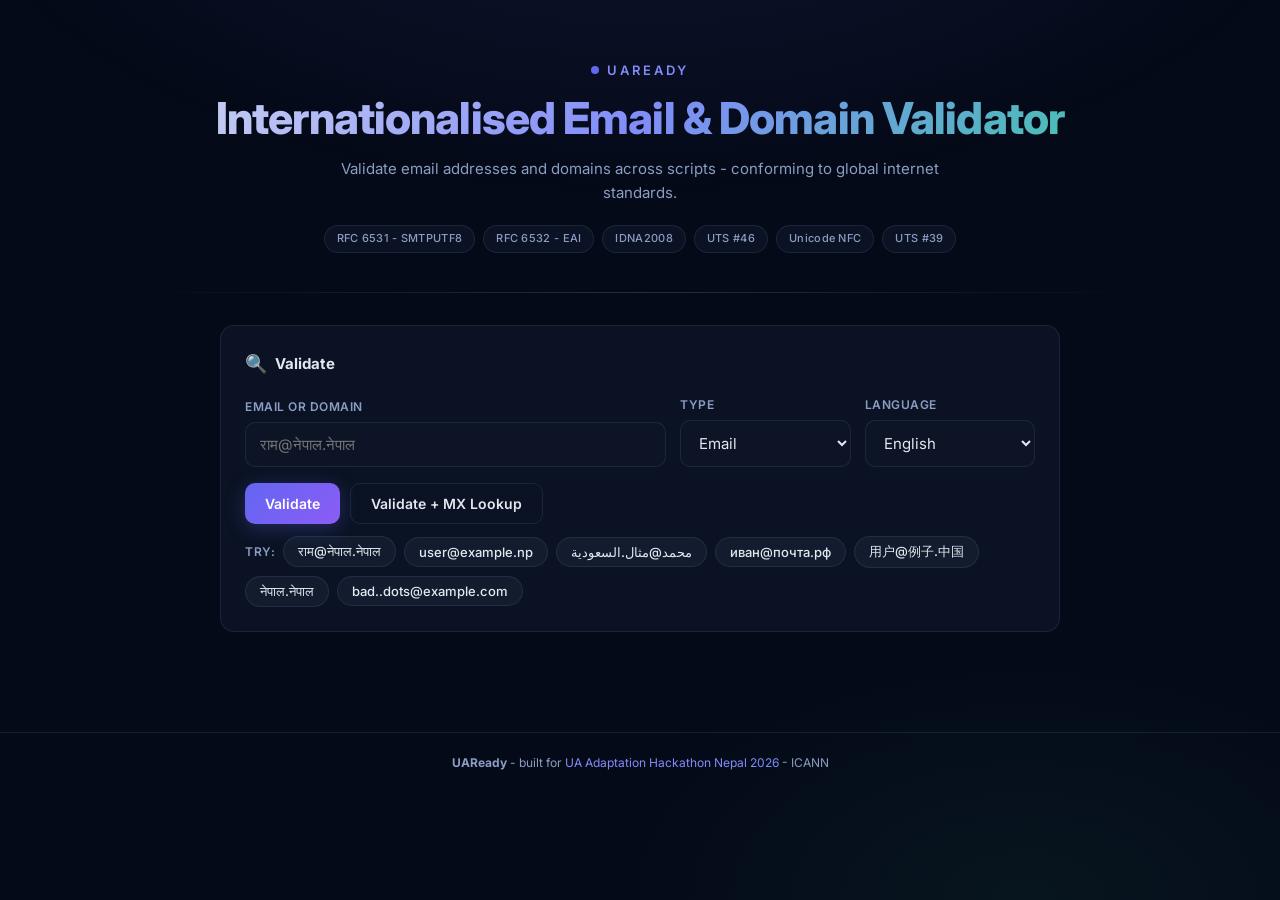
==== commit 5496c0be: "feat: Add contact form and thank you page, enhance email validation in API" ====
--- a/uaready/static/index.html
+++ b/uaready/static/index.html
@@ -3,8 +3,8 @@
 <head>
 <meta charset="utf-8" />
 <meta name="viewport" content="width=device-width, initial-scale=1" />
-<title>UAReady — Internationalised Email & Domain Validator</title>
-<meta name="description" content="Validate internationalised email addresses and domains across scripts — Devanagari, Arabic, Cyrillic, CJK — with SMTPUTF8, EAI, and IDNA2008 compliance." />
+<title>UAReady - Internationalised Email &amp; Domain Validator</title>
+<meta name="description" content="Validate internationalised email addresses and domains across scripts - Devanagari, Arabic, Cyrillic, CJK - with SMTPUTF8, EAI, and IDNA2008 compliance." />
 <link rel="preconnect" href="https://fonts.googleapis.com" />
 <link href="https://fonts.googleapis.com/css2?family=Inter:wght@400;500;600;700;800&family=JetBrains+Mono:wght@400;500&display=swap" rel="stylesheet" />
 <style>
@@ -18,12 +18,10 @@
 }
 html{scroll-behavior:smooth}
 body{background:var(--bg);color:var(--text);font-family:'Inter',system-ui,sans-serif;line-height:1.6;min-height:100vh;overflow-x:hidden}
-/* Animated bg */
 body::before{content:'';position:fixed;inset:0;z-index:-1;
   background:radial-gradient(ellipse 80% 60% at 50% -20%,rgba(99,102,241,.12),transparent 70%),
              radial-gradient(ellipse 60% 50% at 80% 100%,rgba(52,211,153,.06),transparent 60%);
   pointer-events:none}
-/* Hero */
 .hero{text-align:center;padding:56px 24px 40px;position:relative}
 .hero::after{content:'';position:absolute;bottom:0;left:10%;right:10%;height:1px;
   background:linear-gradient(90deg,transparent,var(--border-h),transparent)}
@@ -38,15 +36,12 @@
 .badges{display:flex;flex-wrap:wrap;justify-content:center;gap:8px;margin-top:20px}
 .badge{font-size:11px;padding:4px 12px;border-radius:99px;border:1px solid var(--border);color:var(--muted);
   background:var(--surface);backdrop-filter:blur(8px);font-weight:500;letter-spacing:.3px}
-/* Layout */
 main{max-width:880px;margin:0 auto;padding:32px 20px 80px}
-/* Glass panels */
 .card{background:var(--surface);backdrop-filter:blur(16px);border:1px solid var(--border);
   border-radius:var(--radius);padding:24px;margin-bottom:20px;transition:border-color .3s,box-shadow .3s}
 .card:hover{border-color:var(--border-h);box-shadow:0 0 40px var(--glow)}
 .card-title{font-size:15px;font-weight:700;margin-bottom:16px;display:flex;align-items:center;gap:8px}
 .card-title .icon{font-size:18px}
-/* Form */
 label{display:block;font-size:12px;font-weight:600;letter-spacing:.5px;text-transform:uppercase;color:var(--muted);margin-bottom:6px}
 input[type="text"],select,textarea{width:100%;padding:12px 14px;background:rgba(15,23,42,.6);color:var(--text);
   border:1px solid var(--border);border-radius:10px;font-size:15px;font-family:'Inter',sans-serif;
@@ -57,20 +52,17 @@
 .row{display:flex;gap:14px;flex-wrap:wrap;align-items:end}
 .row>*{flex:1 1 180px;min-width:0}
 .actions{display:flex;gap:10px;flex-wrap:wrap;margin-top:16px}
-/* Buttons */
 .btn{padding:11px 20px;border:0;border-radius:10px;font-size:14px;font-weight:600;cursor:pointer;
   font-family:'Inter',sans-serif;transition:all .2s;position:relative;overflow:hidden}
 .btn-primary{background:linear-gradient(135deg,var(--accent),#8b5cf6);color:#fff;box-shadow:0 4px 20px rgba(99,102,241,.3)}
 .btn-primary:hover{transform:translateY(-1px);box-shadow:0 6px 28px rgba(99,102,241,.45)}
 .btn-secondary{background:transparent;color:var(--text);border:1px solid var(--border)}
 .btn-secondary:hover{border-color:var(--accent);color:var(--accent-2)}
-/* Sample chips */
 .samples{display:flex;flex-wrap:wrap;gap:8px;margin-top:12px;align-items:center}
 .samples .label{font-size:12px;color:var(--muted);font-weight:600;letter-spacing:.5px;text-transform:uppercase}
 .chip{padding:6px 14px;border-radius:99px;font-size:13px;font-weight:500;cursor:pointer;border:1px solid var(--border);
   background:var(--surface-2);color:var(--text);font-family:'Inter',sans-serif;transition:all .2s}
 .chip:hover{border-color:var(--accent);color:var(--accent-2);transform:translateY(-1px)}
-/* Results */
 .verdict{display:inline-flex;align-items:center;gap:8px;padding:6px 16px;border-radius:99px;font-weight:700;font-size:14px;
   animation:fadeIn .3s ease}
 @keyframes fadeIn{from{opacity:0;transform:translateY(6px)}to{opacity:1;transform:translateY(0)}}
@@ -87,15 +79,8 @@
 code,.mono{font-family:'JetBrains Mono',monospace;font-size:13px}
 ul.msgs{margin:8px 0 0;padding:0;list-style:none}
 ul.msgs li{padding:5px 0;font-size:14px}
-.hint{color:var(--muted);font-size:13px}
-/* Info cards */
-.info-grid{display:grid;grid-template-columns:repeat(auto-fit,minmax(220px,1fr));gap:12px;margin-top:8px}
-.info-item{padding:14px;border-radius:10px;background:rgba(15,23,42,.4);border:1px solid var(--border);font-size:13px;color:var(--muted);line-height:1.5}
-.info-item strong{display:block;color:var(--text);font-size:12px;text-transform:uppercase;letter-spacing:.5px;margin-bottom:4px}
-/* Footer */
 footer{text-align:center;padding:20px;color:var(--muted);font-size:12px;border-top:1px solid var(--border)}
 footer a{color:var(--accent-2);text-decoration:none}
-/* Responsive */
 @media(max-width:600px){.hero{padding:40px 16px 28px}.hero h1{font-size:26px}main{padding:20px 12px 60px}
   .card{padding:18px}table.kv td:first-child{width:130px}}
 </style>
@@ -105,10 +90,10 @@
 <section class="hero">
   <div class="logo"><span class="dot"></span> UAReady</div>
   <h1>Internationalised Email &amp; Domain Validator</h1>
-  <p>Validate email addresses and domains across scripts — conforming to global internet standards.</p>
+  <p>Validate email addresses and domains across scripts - conforming to global internet standards.</p>
   <div class="badges">
-    <span class="badge">RFC 6531 — SMTPUTF8</span>
-    <span class="badge">RFC 6532 — EAI</span>
+    <span class="badge">RFC 6531 - SMTPUTF8</span>
+    <span class="badge">RFC 6532 - EAI</span>
     <span class="badge">IDNA2008</span>
     <span class="badge">UTS #46</span>
     <span class="badge">Unicode NFC</span>
@@ -117,9 +102,8 @@
 </section>
 
 <main>
-  <!-- Validator -->
   <div class="card">
-    <div class="card-title"><span class="icon">🔍</span> Validate</div>
+    <div class="card-title"><span class="icon">&#128269;</span> Validate</div>
     <div class="row">
       <div style="flex:3 1 300px">
         <label for="input">Email or Domain</label>
@@ -150,76 +134,35 @@
     </div>
   </div>
 
-  <!-- Result -->
   <div id="result" class="card" style="display:none">
     <div id="verdict-wrap"></div>
     <table class="kv" id="kv"></table>
     <div id="errors-block" style="margin-top:10px"></div>
     <div id="mx-block" style="margin-top:10px"></div>
   </div>
-
-  <!-- Send panel -->
-  <div class="card" id="send-panel">
-    <div class="card-title"><span class="icon">📧</span> Send Test Email (Live SMTPUTF8)</div>
-    <p class="hint" style="margin-bottom:16px">Validates the recipient, then sends a real message via SMTPUTF8 (RFC 6531). Requires <code>sendmail.ini</code> or <code>UAREADY_*</code> env vars.</p>
-    <div class="row">
-      <div style="flex:2 1 260px">
-        <label for="send-to">Recipient</label>
-        <input id="send-to" type="text" autocomplete="off" spellcheck="false" placeholder="राम@नेपाल.नेपाल" />
-      </div>
-      <div style="flex:2 1 260px">
-        <label for="send-from">From (optional)</label>
-        <input id="send-from" type="text" autocomplete="off" spellcheck="false" placeholder="leave empty for server default" />
-      </div>
-    </div>
-    <div style="margin-top:14px">
-      <label for="send-subject">Subject</label>
-      <input id="send-subject" type="text" value="UAReady test — SMTPUTF8" />
-    </div>
-    <div style="margin-top:14px">
-      <label for="send-body">Message Body</label>
-      <textarea id="send-body" rows="3">नमस्ते — this is a UAReady SMTPUTF8 live test.
-If you can read this, internationalised email works.</textarea>
-    </div>
-    <div class="actions">
-      <button class="btn btn-primary" id="send-go">Validate &amp; Send</button>
-      <button class="btn btn-secondary" id="send-validate">Validate Only</button>
-    </div>
-    <div id="send-result" style="margin-top:14px"></div>
-  </div>
-
-  <!-- Standards info -->
-  <div class="card">
-    <div class="card-title"><span class="icon">📋</span> Standards Compliance</div>
-    <div class="info-grid">
-      <div class="info-item"><strong>Unicode NFC</strong>Normalisation before any comparison or encoding</div>
-      <div class="info-item"><strong>IDNA2008 + UTS#46</strong>Domain encoding via non-transitional mapping</div>
-      <div class="info-item"><strong>RFC 6532 (EAI)</strong>Non-ASCII Unicode in mailbox local part</div>
-      <div class="info-item"><strong>RFC 5321 Limits</strong>64-octet local · 253-octet domain · 254 total</div>
-      <div class="info-item"><strong>SMTPUTF8</strong>Flagged when mailbox contains non-ASCII characters</div>
-      <div class="info-item"><strong>MX Lookup</strong>DNS resolution against A-label (punycode) domain</div>
-    </div>
-  </div>
 </main>
 
 <footer>
-  <strong>UAReady</strong> — built for <a href="#">UA Adaptation Hackathon Nepal 2026</a> · ICANN
+  <strong>UAReady</strong> - built for <a href="#">UA Adaptation Hackathon Nepal 2026</a> - ICANN
 </footer>
 
 <script>
 const $ = (id) => document.getElementById(id);
 const langStrings = {
   en: { valid: "Valid", invalid: "Invalid" },
-  ne: { valid: "मान्य",  invalid: "अमान्य" },
-  hi: { valid: "मान्य",  invalid: "अमान्य" },
-  ar: { valid: "صالح",   invalid: "غير صالح" },
+  ne: { valid: "मान्य", invalid: "अमान्य" },
+  hi: { valid: "मान्य", invalid: "अमान्य" },
+  ar: { valid: "صالح", invalid: "غير صالح" },
 };
 
 async function validate(withMx) {
-  const value = $("input").value, kind = $("kind").value, lang = $("lang").value;
+  const value = $("input").value;
+  const kind = $("kind").value;
+  const lang = $("lang").value;
   if (!value.trim()) return;
   const res = await fetch("/api/validate", {
-    method: "POST", headers: {"Content-Type": "application/json"},
+    method: "POST",
+    headers: { "Content-Type": "application/json" },
     body: JSON.stringify({ value, kind, lang, mx: withMx })
   });
   render(await res.json(), lang);
@@ -228,94 +171,55 @@
 function render(d, lang) {
   $("result").style.display = "block";
   $("result").scrollIntoView({ behavior: "smooth", block: "nearest" });
-  const ok = !!d.ok, s = langStrings[lang] || langStrings.en;
+  const ok = !!d.ok;
+  const s = langStrings[lang] || langStrings.en;
   $("verdict-wrap").innerHTML = `<span class="verdict ${ok ? "ok" : "bad"}">${ok ? s.valid : s.invalid}</span>`;
   const rows = [];
   const add = (k, v) => { if (v !== undefined && v !== null && v !== "") rows.push([k, v]); };
   add("Input", `<code>${esc(d.input)}</code>`);
   if (d.normalized && d.normalized !== d.input) add("NFC normalised", `<code>${esc(d.normalized)}</code>`);
   if (d.local) add("Local part", `<code>${esc(d.local)}</code>`);
-  const uni = d.domain_unicode || d.unicode, asc = d.domain_ascii || d.ascii;
+  const uni = d.domain_unicode || d.unicode;
+  const asc = d.domain_ascii || d.ascii;
   if (uni) add("Domain (Unicode)", `<code>${esc(uni)}</code>`);
   if (asc) add("Domain (A-label)", `<code>${esc(asc)}</code>`);
-  if (Array.isArray(d.scripts) && d.scripts.length)
+  if (Array.isArray(d.scripts) && d.scripts.length) {
     add("Scripts", d.scripts.map(s => `<span class="pill">${esc(s)}</span>`).join(""));
-  if ("smtputf8_required" in d)
-    add("SMTPUTF8 required", d.smtputf8_required ? "✓ yes (non-ASCII mailbox)" : "✗ no");
-  if ("idn_required" in d)
-    add("IDN encoding", d.idn_required ? "✓ yes (non-ASCII domain)" : "✗ no");
-  $("kv").innerHTML = rows.map(([k,v]) => `<tr><td>${k}</td><td>${v}</td></tr>`).join("");
+  }
+  if ("smtputf8_required" in d) add("SMTPUTF8 required", d.smtputf8_required ? "yes (non-ASCII mailbox)" : "no");
+  if ("idn_required" in d) add("IDN encoding", d.idn_required ? "yes (non-ASCII domain)" : "no");
+  $("kv").innerHTML = rows.map(([k, v]) => `<tr><td>${k}</td><td>${v}</td></tr>`).join("");
+
   let eh = "";
-  if ((d.errors||[]).length) eh += `<ul class="msgs">${d.errors.map(e=>`<li class="err">✕ ${esc(e)}</li>`).join("")}</ul>`;
-  if ((d.warnings||[]).length) eh += `<ul class="msgs">${d.warnings.map(w=>`<li class="warn">⚠ ${esc(w)}</li>`).join("")}</ul>`;
+  if ((d.errors || []).length) eh += `<ul class="msgs">${d.errors.map(e => `<li class="err">x ${esc(e)}</li>`).join("")}</ul>`;
+  if ((d.warnings || []).length) eh += `<ul class="msgs">${d.warnings.map(w => `<li class="warn">! ${esc(w)}</li>`).join("")}</ul>`;
   $("errors-block").innerHTML = eh;
+
   let mh = "";
-  if (Array.isArray(d.mx) && d.mx.length)
-    mh = `<strong style="font-size:13px">MX Records</strong><ul class="msgs">${d.mx.map(([p,h])=>`<li><code>${p}  ${esc(h)}</code></li>`).join("")}</ul>`;
-  else if (d.mx_error) mh = `<div class="warn">MX lookup failed: ${esc(d.mx_error)}</div>`;
+  if (Array.isArray(d.mx) && d.mx.length) {
+    mh = `<strong style="font-size:13px">MX Records</strong><ul class="msgs">${d.mx.map(([p, h]) => `<li><code>${p}  ${esc(h)}</code></li>`).join("")}</ul>`;
+  } else if (d.mx_error) {
+    mh = `<div class="warn">MX lookup failed: ${esc(d.mx_error)}</div>`;
+  }
   $("mx-block").innerHTML = mh;
 }
 
-function esc(s) { return String(s).replace(/[&<>"']/g, c => ({"&":"&amp;","<":"&lt;",">":"&gt;","\"":"&quot;","'":"&#39;"}[c])); }
+function esc(s) {
+  return String(s).replace(/[&<>"']/g, c => ({ "&": "&amp;", "<": "&lt;", ">": "&gt;", "\"": "&quot;", "'": "&#39;" }[c]));
+}
 
 $("go").addEventListener("click", () => validate(false));
 $("go-mx").addEventListener("click", () => validate(true));
-$("input").addEventListener("keydown", e => { if (e.key === "Enter") validate(false); });
-document.querySelectorAll(".chip").forEach(b => {
+$("input").addEventListener("keydown", (e) => {
+  if (e.key === "Enter") validate(false);
+});
+document.querySelectorAll(".chip").forEach((b) => {
   b.addEventListener("click", () => {
     $("input").value = b.dataset.sample;
     $("kind").value = b.dataset.kind || "email";
     validate(false);
   });
 });
-
-// Send panel
-async function validateAddr(value, lang) {
-  const res = await fetch("/api/validate", { method:"POST", headers:{"Content-Type":"application/json"}, body:JSON.stringify({value,kind:"email",lang}) });
-  return res.json();
-}
-function renderValFail(label, d) {
-  return `<span class="verdict bad">${esc(label)} — not sent</span><ul class="msgs">${(d.errors||[]).map(e=>`<li class="err">✕ ${esc(e)}</li>`).join("")}${(d.warnings||[]).map(w=>`<li class="warn">⚠ ${esc(w)}</li>`).join("")}</ul>`;
-}
-function renderSendOk(d) {
-  const ok = !!d.ok, rows = [];
-  const row = (k,v) => rows.push(`<tr><td>${k}</td><td>${v}</td></tr>`);
-  if (d.to) row("To", `<code>${esc(d.to)}</code>`);
-  if ("smtputf8_advertised" in d) row("SMTPUTF8 advertised", d.smtputf8_advertised ? "yes" : "no");
-  if ("smtputf8_used" in d) row("SMTPUTF8 used", d.smtputf8_used ? "yes" : "no");
-  if (d.message_id) row("Message-ID", `<code>${esc(d.message_id)}</code>`);
-  if (d.error) row("Error", `<span class="err">${esc(d.error)}</span>`);
-  return `<span class="verdict ${ok?"ok":"bad"}">${ok?"Sent ✓":"Send failed"}</span><table class="kv" style="margin-top:8px">${rows.join("")}</table>`;
-}
-function renderValOk(label, d) {
-  const rows = [];
-  const row = (k,v) => rows.push(`<tr><td>${k}</td><td>${v}</td></tr>`);
-  if (d.local) row("Local", `<code>${esc(d.local)}</code>`);
-  const uni=d.domain_unicode||d.unicode, asc=d.domain_ascii||d.ascii;
-  if (uni) row("Domain", `<code>${esc(uni)}</code>`);
-  if (asc) row("A-label", `<code>${esc(asc)}</code>`);
-  if ("smtputf8_required" in d) row("SMTPUTF8", d.smtputf8_required?"yes":"no");
-  if (Array.isArray(d.scripts)&&d.scripts.length) row("Scripts", d.scripts.map(s=>`<span class="pill">${esc(s)}</span>`).join(""));
-  const w=(d.warnings||[]).map(w=>`<li class="warn">⚠ ${esc(w)}</li>`).join("");
-  return `<span class="verdict ok">${esc(label)} valid ✓</span><table class="kv" style="margin-top:8px">${rows.join("")}</table>${w?`<ul class="msgs">${w}</ul>`:""}`;
-}
-async function sendTest(valOnly) {
-  const to=$("send-to").value.trim(), sender=$("send-from").value.trim(),
-        subject=$("send-subject").value, body=$("send-body").value, lang=$("lang").value, out=$("send-result");
-  if (!to) { out.innerHTML=`<span class="verdict bad">Recipient required</span>`; return; }
-  out.innerHTML=`<div class="hint">Validating…</div>`;
-  const v = await validateAddr(to, lang);
-  if (!v.ok) { out.innerHTML=renderValFail("Recipient invalid", v); return; }
-  if (sender) { const sv=await validateAddr(sender,lang); if(!sv.ok){out.innerHTML=renderValFail("Sender invalid",sv);return;} }
-  if (valOnly) { out.innerHTML=renderValOk("Recipient", v); return; }
-  out.innerHTML=`<div class="hint">Sending…</div>`;
-  const res = await fetch("/api/send", { method:"POST", headers:{"Content-Type":"application/json"},
-    body:JSON.stringify({to,subject,body,...(sender?{from:sender}:{})}) });
-  out.innerHTML = renderSendOk(await res.json());
-}
-$("send-go").addEventListener("click", () => sendTest(false));
-$("send-validate").addEventListener("click", () => sendTest(true));
-$("send-to").addEventListener("keydown", e => { if (e.key==="Enter") sendTest(false); });
 </script>
 </body>
 </html>
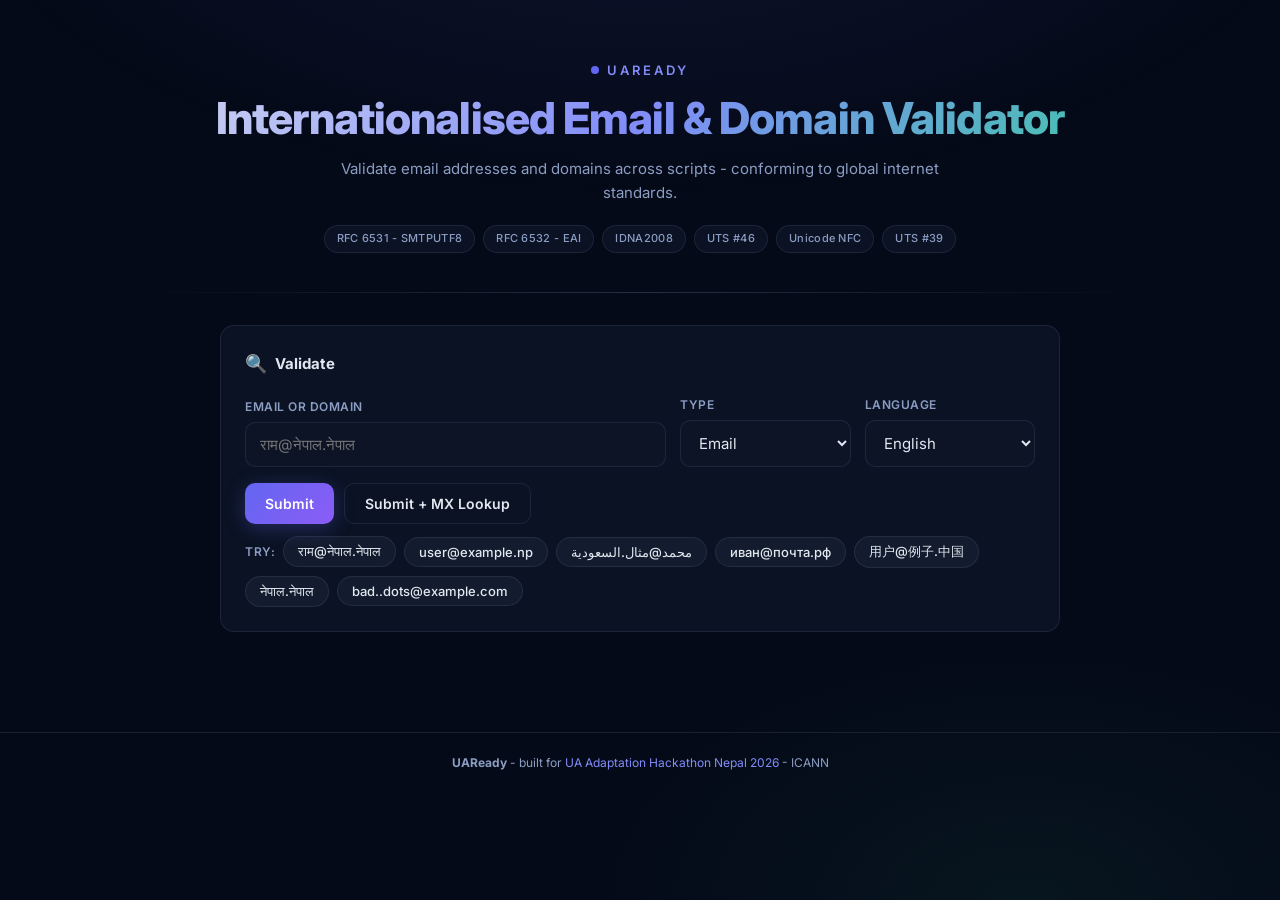
==== commit 99e7645c: "feat: Revamp index.html for enhanced UI and user experience; remove obsolete test_verify.ps1 script" ====
--- a/uaready/static/index.html
+++ b/uaready/static/index.html
@@ -1,225 +1,605 @@
 <!doctype html>
 <html lang="en">
+
 <head>
-<meta charset="utf-8" />
-<meta name="viewport" content="width=device-width, initial-scale=1" />
-<title>UAReady - Internationalised Email &amp; Domain Validator</title>
-<meta name="description" content="Validate internationalised email addresses and domains across scripts - Devanagari, Arabic, Cyrillic, CJK - with SMTPUTF8, EAI, and IDNA2008 compliance." />
-<link rel="preconnect" href="https://fonts.googleapis.com" />
-<link href="https://fonts.googleapis.com/css2?family=Inter:wght@400;500;600;700;800&family=JetBrains+Mono:wght@400;500&display=swap" rel="stylesheet" />
-<style>
-*,*::before,*::after{box-sizing:border-box;margin:0;padding:0}
-:root{
-  --bg:#050a18;--surface:rgba(15,23,42,.65);--surface-2:rgba(30,41,59,.5);
-  --border:rgba(99,115,146,.2);--border-h:rgba(99,115,146,.35);
-  --text:#e2e8f0;--muted:#8b9dc3;--accent:#6366f1;--accent-2:#818cf8;
-  --good:#34d399;--bad:#fb7185;--warn:#fbbf24;
-  --glow:rgba(99,102,241,.15);--radius:14px;
-}
-html{scroll-behavior:smooth}
-body{background:var(--bg);color:var(--text);font-family:'Inter',system-ui,sans-serif;line-height:1.6;min-height:100vh;overflow-x:hidden}
-body::before{content:'';position:fixed;inset:0;z-index:-1;
-  background:radial-gradient(ellipse 80% 60% at 50% -20%,rgba(99,102,241,.12),transparent 70%),
-             radial-gradient(ellipse 60% 50% at 80% 100%,rgba(52,211,153,.06),transparent 60%);
-  pointer-events:none}
-.hero{text-align:center;padding:56px 24px 40px;position:relative}
-.hero::after{content:'';position:absolute;bottom:0;left:10%;right:10%;height:1px;
-  background:linear-gradient(90deg,transparent,var(--border-h),transparent)}
-.logo{font-size:13px;font-weight:600;letter-spacing:3px;text-transform:uppercase;color:var(--accent-2);margin-bottom:12px;
-  display:inline-flex;align-items:center;gap:8px}
-.logo .dot{width:8px;height:8px;border-radius:50%;background:var(--accent);animation:pulse 2s infinite}
-@keyframes pulse{0%,100%{opacity:1;transform:scale(1)}50%{opacity:.5;transform:scale(1.3)}}
-.hero h1{font-size:clamp(28px,5vw,44px);font-weight:800;letter-spacing:-.02em;
-  background:linear-gradient(135deg,#e2e8f0 0%,#818cf8 50%,#34d399 100%);
-  -webkit-background-clip:text;-webkit-text-fill-color:transparent;background-clip:text;line-height:1.2;margin-bottom:12px}
-.hero p{color:var(--muted);font-size:15px;max-width:600px;margin:0 auto}
-.badges{display:flex;flex-wrap:wrap;justify-content:center;gap:8px;margin-top:20px}
-.badge{font-size:11px;padding:4px 12px;border-radius:99px;border:1px solid var(--border);color:var(--muted);
-  background:var(--surface);backdrop-filter:blur(8px);font-weight:500;letter-spacing:.3px}
-main{max-width:880px;margin:0 auto;padding:32px 20px 80px}
-.card{background:var(--surface);backdrop-filter:blur(16px);border:1px solid var(--border);
-  border-radius:var(--radius);padding:24px;margin-bottom:20px;transition:border-color .3s,box-shadow .3s}
-.card:hover{border-color:var(--border-h);box-shadow:0 0 40px var(--glow)}
-.card-title{font-size:15px;font-weight:700;margin-bottom:16px;display:flex;align-items:center;gap:8px}
-.card-title .icon{font-size:18px}
-label{display:block;font-size:12px;font-weight:600;letter-spacing:.5px;text-transform:uppercase;color:var(--muted);margin-bottom:6px}
-input[type="text"],select,textarea{width:100%;padding:12px 14px;background:rgba(15,23,42,.6);color:var(--text);
-  border:1px solid var(--border);border-radius:10px;font-size:15px;font-family:'Inter',sans-serif;
-  transition:border-color .2s,box-shadow .2s}
-textarea{font-size:14px;resize:vertical;min-height:80px}
-input:focus,select:focus,textarea:focus{outline:none;border-color:var(--accent);box-shadow:0 0 0 3px var(--glow)}
-select{cursor:pointer;appearance:auto}
-.row{display:flex;gap:14px;flex-wrap:wrap;align-items:end}
-.row>*{flex:1 1 180px;min-width:0}
-.actions{display:flex;gap:10px;flex-wrap:wrap;margin-top:16px}
-.btn{padding:11px 20px;border:0;border-radius:10px;font-size:14px;font-weight:600;cursor:pointer;
-  font-family:'Inter',sans-serif;transition:all .2s;position:relative;overflow:hidden}
-.btn-primary{background:linear-gradient(135deg,var(--accent),#8b5cf6);color:#fff;box-shadow:0 4px 20px rgba(99,102,241,.3)}
-.btn-primary:hover{transform:translateY(-1px);box-shadow:0 6px 28px rgba(99,102,241,.45)}
-.btn-secondary{background:transparent;color:var(--text);border:1px solid var(--border)}
-.btn-secondary:hover{border-color:var(--accent);color:var(--accent-2)}
-.samples{display:flex;flex-wrap:wrap;gap:8px;margin-top:12px;align-items:center}
-.samples .label{font-size:12px;color:var(--muted);font-weight:600;letter-spacing:.5px;text-transform:uppercase}
-.chip{padding:6px 14px;border-radius:99px;font-size:13px;font-weight:500;cursor:pointer;border:1px solid var(--border);
-  background:var(--surface-2);color:var(--text);font-family:'Inter',sans-serif;transition:all .2s}
-.chip:hover{border-color:var(--accent);color:var(--accent-2);transform:translateY(-1px)}
-.verdict{display:inline-flex;align-items:center;gap:8px;padding:6px 16px;border-radius:99px;font-weight:700;font-size:14px;
-  animation:fadeIn .3s ease}
-@keyframes fadeIn{from{opacity:0;transform:translateY(6px)}to{opacity:1;transform:translateY(0)}}
-.verdict.ok{background:rgba(52,211,153,.12);color:var(--good);border:1px solid rgba(52,211,153,.2)}
-.verdict.bad{background:rgba(251,113,133,.12);color:var(--bad);border:1px solid rgba(251,113,133,.2)}
-.verdict::before{content:'';width:8px;height:8px;border-radius:50%;background:currentColor}
-table.kv{width:100%;border-collapse:collapse;margin-top:12px}
-table.kv td{padding:8px 0;font-size:14px;vertical-align:top;border-bottom:1px solid rgba(99,115,146,.08)}
-table.kv td:first-child{color:var(--muted);width:200px;padding-right:16px;font-weight:500;font-size:13px}
-table.kv tr:last-child td{border-bottom:none}
-.pill{display:inline-block;padding:3px 10px;background:var(--surface-2);border:1px solid var(--border);
-  border-radius:99px;font-size:12px;margin-right:4px;font-weight:500}
-.err{color:var(--bad)}.warn{color:var(--warn)}
-code,.mono{font-family:'JetBrains Mono',monospace;font-size:13px}
-ul.msgs{margin:8px 0 0;padding:0;list-style:none}
-ul.msgs li{padding:5px 0;font-size:14px}
-footer{text-align:center;padding:20px;color:var(--muted);font-size:12px;border-top:1px solid var(--border)}
-footer a{color:var(--accent-2);text-decoration:none}
-@media(max-width:600px){.hero{padding:40px 16px 28px}.hero h1{font-size:26px}main{padding:20px 12px 60px}
-  .card{padding:18px}table.kv td:first-child{width:130px}}
-</style>
+  <meta charset="utf-8" />
+  <meta name="viewport" content="width=device-width, initial-scale=1" />
+  <title>UAReady - Internationalised Email &amp; Domain Validator</title>
+  <meta name="description"
+    content="Validate internationalised email addresses and domains across scripts - Devanagari, Arabic, Cyrillic, CJK - with SMTPUTF8, EAI, and IDNA2008 compliance." />
+  <link rel="preconnect" href="https://fonts.googleapis.com" />
+  <link
+    href="https://fonts.googleapis.com/css2?family=Inter:wght@400;500;600;700;800&family=JetBrains+Mono:wght@400;500&display=swap"
+    rel="stylesheet" />
+  <style>
+    *,
+    *::before,
+    *::after {
+      box-sizing: border-box;
+      margin: 0;
+      padding: 0
+    }
+
+    :root {
+      --bg: #050a18;
+      --surface: rgba(15, 23, 42, .65);
+      --surface-2: rgba(30, 41, 59, .5);
+      --border: rgba(99, 115, 146, .2);
+      --border-h: rgba(99, 115, 146, .35);
+      --text: #e2e8f0;
+      --muted: #8b9dc3;
+      --accent: #6366f1;
+      --accent-2: #818cf8;
+      --good: #34d399;
+      --bad: #fb7185;
+      --warn: #fbbf24;
+      --glow: rgba(99, 102, 241, .15);
+      --radius: 14px;
+    }
+
+    html {
+      scroll-behavior: smooth
+    }
+
+    body {
+      background: var(--bg);
+      color: var(--text);
+      font-family: 'Inter', system-ui, sans-serif;
+      line-height: 1.6;
+      min-height: 100vh;
+      overflow-x: hidden
+    }
+
+    body::before {
+      content: '';
+      position: fixed;
+      inset: 0;
+      z-index: -1;
+      background: radial-gradient(ellipse 80% 60% at 50% -20%, rgba(99, 102, 241, .12), transparent 70%),
+        radial-gradient(ellipse 60% 50% at 80% 100%, rgba(52, 211, 153, .06), transparent 60%);
+      pointer-events: none
+    }
+
+    .hero {
+      text-align: center;
+      padding: 56px 24px 40px;
+      position: relative
+    }
+
+    .hero::after {
+      content: '';
+      position: absolute;
+      bottom: 0;
+      left: 10%;
+      right: 10%;
+      height: 1px;
+      background: linear-gradient(90deg, transparent, var(--border-h), transparent)
+    }
+
+    .logo {
+      font-size: 13px;
+      font-weight: 600;
+      letter-spacing: 3px;
+      text-transform: uppercase;
+      color: var(--accent-2);
+      margin-bottom: 12px;
+      display: inline-flex;
+      align-items: center;
+      gap: 8px
+    }
+
+    .logo .dot {
+      width: 8px;
+      height: 8px;
+      border-radius: 50%;
+      background: var(--accent);
+      animation: pulse 2s infinite
+    }
+
+    @keyframes pulse {
+
+      0%,
+      100% {
+        opacity: 1;
+        transform: scale(1)
+      }
+
+      50% {
+        opacity: .5;
+        transform: scale(1.3)
+      }
+    }
+
+    .hero h1 {
+      font-size: clamp(28px, 5vw, 44px);
+      font-weight: 800;
+      letter-spacing: -.02em;
+      background: linear-gradient(135deg, #e2e8f0 0%, #818cf8 50%, #34d399 100%);
+      -webkit-background-clip: text;
+      -webkit-text-fill-color: transparent;
+      background-clip: text;
+      line-height: 1.2;
+      margin-bottom: 12px
+    }
+
+    .hero p {
+      color: var(--muted);
+      font-size: 15px;
+      max-width: 600px;
+      margin: 0 auto
+    }
+
+    .badges {
+      display: flex;
+      flex-wrap: wrap;
+      justify-content: center;
+      gap: 8px;
+      margin-top: 20px
+    }
+
+    .badge {
+      font-size: 11px;
+      padding: 4px 12px;
+      border-radius: 99px;
+      border: 1px solid var(--border);
+      color: var(--muted);
+      background: var(--surface);
+      backdrop-filter: blur(8px);
+      font-weight: 500;
+      letter-spacing: .3px
+    }
+
+    main {
+      max-width: 880px;
+      margin: 0 auto;
+      padding: 32px 20px 80px
+    }
+
+    .card {
+      background: var(--surface);
+      backdrop-filter: blur(16px);
+      border: 1px solid var(--border);
+      border-radius: var(--radius);
+      padding: 24px;
+      margin-bottom: 20px;
+      transition: border-color .3s, box-shadow .3s
+    }
+
+    .card:hover {
+      border-color: var(--border-h);
+      box-shadow: 0 0 40px var(--glow)
+    }
+
+    .card-title {
+      font-size: 15px;
+      font-weight: 700;
+      margin-bottom: 16px;
+      display: flex;
+      align-items: center;
+      gap: 8px
+    }
+
+    .card-title .icon {
+      font-size: 18px
+    }
+
+    label {
+      display: block;
+      font-size: 12px;
+      font-weight: 600;
+      letter-spacing: .5px;
+      text-transform: uppercase;
+      color: var(--muted);
+      margin-bottom: 6px
+    }
+
+    input[type="text"],
+    select,
+    textarea {
+      width: 100%;
+      padding: 12px 14px;
+      background: rgba(15, 23, 42, .6);
+      color: var(--text);
+      border: 1px solid var(--border);
+      border-radius: 10px;
+      font-size: 15px;
+      font-family: 'Inter', sans-serif;
+      transition: border-color .2s, box-shadow .2s
+    }
+
+    textarea {
+      font-size: 14px;
+      resize: vertical;
+      min-height: 80px
+    }
+
+    input:focus,
+    select:focus,
+    textarea:focus {
+      outline: none;
+      border-color: var(--accent);
+      box-shadow: 0 0 0 3px var(--glow)
+    }
+
+    select {
+      cursor: pointer;
+      appearance: auto
+    }
+
+    .row {
+      display: flex;
+      gap: 14px;
+      flex-wrap: wrap;
+      align-items: end
+    }
+
+    .row>* {
+      flex: 1 1 180px;
+      min-width: 0
+    }
+
+    .actions {
+      display: flex;
+      gap: 10px;
+      flex-wrap: wrap;
+      margin-top: 16px
+    }
+
+    .btn {
+      padding: 11px 20px;
+      border: 0;
+      border-radius: 10px;
+      font-size: 14px;
+      font-weight: 600;
+      cursor: pointer;
+      font-family: 'Inter', sans-serif;
+      transition: all .2s;
+      position: relative;
+      overflow: hidden
+    }
+
+    .btn-primary {
+      background: linear-gradient(135deg, var(--accent), #8b5cf6);
+      color: #fff;
+      box-shadow: 0 4px 20px rgba(99, 102, 241, .3)
+    }
+
+    .btn-primary:hover {
+      transform: translateY(-1px);
+      box-shadow: 0 6px 28px rgba(99, 102, 241, .45)
+    }
+
+    .btn-secondary {
+      background: transparent;
+      color: var(--text);
+      border: 1px solid var(--border)
+    }
+
+    .btn-secondary:hover {
+      border-color: var(--accent);
+      color: var(--accent-2)
+    }
+
+    .samples {
+      display: flex;
+      flex-wrap: wrap;
+      gap: 8px;
+      margin-top: 12px;
+      align-items: center
+    }
+
+    .samples .label {
+      font-size: 12px;
+      color: var(--muted);
+      font-weight: 600;
+      letter-spacing: .5px;
+      text-transform: uppercase
+    }
+
+    .chip {
+      padding: 6px 14px;
+      border-radius: 99px;
+      font-size: 13px;
+      font-weight: 500;
+      cursor: pointer;
+      border: 1px solid var(--border);
+      background: var(--surface-2);
+      color: var(--text);
+      font-family: 'Inter', sans-serif;
+      transition: all .2s
+    }
+
+    .chip:hover {
+      border-color: var(--accent);
+      color: var(--accent-2);
+      transform: translateY(-1px)
+    }
+
+    .verdict {
+      display: inline-flex;
+      align-items: center;
+      gap: 8px;
+      padding: 6px 16px;
+      border-radius: 99px;
+      font-weight: 700;
+      font-size: 14px;
+      animation: fadeIn .3s ease
+    }
+
+    @keyframes fadeIn {
+      from {
+        opacity: 0;
+        transform: translateY(6px)
+      }
+
+      to {
+        opacity: 1;
+        transform: translateY(0)
+      }
+    }
+
+    .verdict.ok {
+      background: rgba(52, 211, 153, .12);
+      color: var(--good);
+      border: 1px solid rgba(52, 211, 153, .2)
+    }
+
+    .verdict.bad {
+      background: rgba(251, 113, 133, .12);
+      color: var(--bad);
+      border: 1px solid rgba(251, 113, 133, .2)
+    }
+
+    .verdict::before {
+      content: '';
+      width: 8px;
+      height: 8px;
+      border-radius: 50%;
+      background: currentColor
+    }
+
+    table.kv {
+      width: 100%;
+      border-collapse: collapse;
+      margin-top: 12px
+    }
+
+    table.kv td {
+      padding: 8px 0;
+      font-size: 14px;
+      vertical-align: top;
+      border-bottom: 1px solid rgba(99, 115, 146, .08)
+    }
+
+    table.kv td:first-child {
+      color: var(--muted);
+      width: 200px;
+      padding-right: 16px;
+      font-weight: 500;
+      font-size: 13px
+    }
+
+    table.kv tr:last-child td {
+      border-bottom: none
+    }
+
+    .pill {
+      display: inline-block;
+      padding: 3px 10px;
+      background: var(--surface-2);
+      border: 1px solid var(--border);
+      border-radius: 99px;
+      font-size: 12px;
+      margin-right: 4px;
+      font-weight: 500
+    }
+
+    .err {
+      color: var(--bad)
+    }
+
+    .warn {
+      color: var(--warn)
+    }
+
+    code,
+    .mono {
+      font-family: 'JetBrains Mono', monospace;
+      font-size: 13px
+    }
+
+    ul.msgs {
+      margin: 8px 0 0;
+      padding: 0;
+      list-style: none
+    }
+
+    ul.msgs li {
+      padding: 5px 0;
+      font-size: 14px
+    }
+
+    footer {
+      text-align: center;
+      padding: 20px;
+      color: var(--muted);
+      font-size: 12px;
+      border-top: 1px solid var(--border)
+    }
+
+    footer a {
+      color: var(--accent-2);
+      text-decoration: none
+    }
+
+    @media(max-width:600px) {
+      .hero {
+        padding: 40px 16px 28px
+      }
+
+      .hero h1 {
+        font-size: 26px
+      }
+
+      main {
+        padding: 20px 12px 60px
+      }
+
+      .card {
+        padding: 18px
+      }
+
+      table.kv td:first-child {
+        width: 130px
+      }
+    }
+  </style>
 </head>
+
 <body>
 
-<section class="hero">
-  <div class="logo"><span class="dot"></span> UAReady</div>
-  <h1>Internationalised Email &amp; Domain Validator</h1>
-  <p>Validate email addresses and domains across scripts - conforming to global internet standards.</p>
-  <div class="badges">
-    <span class="badge">RFC 6531 - SMTPUTF8</span>
-    <span class="badge">RFC 6532 - EAI</span>
-    <span class="badge">IDNA2008</span>
-    <span class="badge">UTS #46</span>
-    <span class="badge">Unicode NFC</span>
-    <span class="badge">UTS #39</span>
-  </div>
-</section>
-
-<main>
-  <div class="card">
-    <div class="card-title"><span class="icon">&#128269;</span> Validate</div>
-    <div class="row">
-      <div style="flex:3 1 300px">
-        <label for="input">Email or Domain</label>
-        <input id="input" type="text" autocomplete="off" spellcheck="false" placeholder="राम@नेपाल.नेपाल" />
+  <section class="hero">
+    <div class="logo"><span class="dot"></span> UAReady</div>
+    <h1>Internationalised Email &amp; Domain Validator</h1>
+    <p>Validate email addresses and domains across scripts - conforming to global internet standards.</p>
+    <div class="badges">
+      <span class="badge">RFC 6531 - SMTPUTF8</span>
+      <span class="badge">RFC 6532 - EAI</span>
+      <span class="badge">IDNA2008</span>
+      <span class="badge">UTS #46</span>
+      <span class="badge">Unicode NFC</span>
+      <span class="badge">UTS #39</span>
+    </div>
+  </section>
+
+  <main>
+    <div class="card">
+      <div class="card-title"><span class="icon">&#128269;</span> Validate</div>
+      <div class="row">
+        <div style="flex:3 1 300px">
+          <label for="input">Email or Domain</label>
+          <input id="input" type="text" autocomplete="off" spellcheck="false" placeholder="राम@नेपाल.नेपाल" />
+        </div>
+        <div style="flex:1 1 130px">
+          <label for="kind">Type</label>
+          <select id="kind">
+            <option value="email">Email</option>
+            <option value="domain">Domain</option>
+          </select>
+        </div>
+        <div style="flex:1 1 130px">
+          <label for="lang">Language</label>
+          <select id="lang">
+            <option value="en">English</option>
+            <option value="ne">नेपाली</option>
+            <option value="hi">हिन्दी</option>
+            <option value="ar">العربية</option>
+          </select>
+        </div>
       </div>
-      <div style="flex:1 1 130px">
-        <label for="kind">Type</label>
-        <select id="kind"><option value="email">Email</option><option value="domain">Domain</option></select>
+      <div class="actions">
+        <button class="btn btn-primary" id="go">Submit</button>
+        <button class="btn btn-secondary" id="go-mx">Submit + MX Lookup</button>
       </div>
-      <div style="flex:1 1 130px">
-        <label for="lang">Language</label>
-        <select id="lang"><option value="en">English</option><option value="ne">नेपाली</option><option value="hi">हिन्दी</option><option value="ar">العربية</option></select>
+      <div class="samples">
+        <span class="label">Try:</span>
+        <button class="chip" data-sample="राम@नेपाल.नेपाल">राम@नेपाल.नेपाल</button>
+        <button class="chip" data-sample="user@example.np">user@example.np</button>
+        <button class="chip" data-sample="محمد@مثال.السعودية">محمد@مثال.السعودية</button>
+        <button class="chip" data-sample="иван@почта.рф">иван@почта.рф</button>
+        <button class="chip" data-sample="用户@例子.中国">用户@例子.中国</button>
+        <button class="chip" data-sample="नेपाल.नेपाल" data-kind="domain">नेपाल.नेपाल</button>
+        <button class="chip" data-sample="bad..dots@example.com">bad..dots@example.com</button>
       </div>
     </div>
-    <div class="actions">
-      <button class="btn btn-primary" id="go">Validate</button>
-      <button class="btn btn-secondary" id="go-mx">Validate + MX Lookup</button>
+
+    <div id="result" class="card" style="display:none">
+      <div id="verdict-wrap"></div>
+      <table class="kv" id="kv"></table>
+      <div id="errors-block" style="margin-top:10px"></div>
+      <div id="mx-block" style="margin-top:10px"></div>
     </div>
-    <div class="samples">
-      <span class="label">Try:</span>
-      <button class="chip" data-sample="राम@नेपाल.नेपाल">राम@नेपाल.नेपाल</button>
-      <button class="chip" data-sample="user@example.np">user@example.np</button>
-      <button class="chip" data-sample="محمد@مثال.السعودية">محمد@مثال.السعودية</button>
-      <button class="chip" data-sample="иван@почта.рф">иван@почта.рф</button>
-      <button class="chip" data-sample="用户@例子.中国">用户@例子.中国</button>
-      <button class="chip" data-sample="नेपाल.नेपाल" data-kind="domain">नेपाल.नेपाल</button>
-      <button class="chip" data-sample="bad..dots@example.com">bad..dots@example.com</button>
-    </div>
-  </div>
-
-  <div id="result" class="card" style="display:none">
-    <div id="verdict-wrap"></div>
-    <table class="kv" id="kv"></table>
-    <div id="errors-block" style="margin-top:10px"></div>
-    <div id="mx-block" style="margin-top:10px"></div>
-  </div>
-</main>
-
-<footer>
-  <strong>UAReady</strong> - built for <a href="#">UA Adaptation Hackathon Nepal 2026</a> - ICANN
-</footer>
-
-<script>
-const $ = (id) => document.getElementById(id);
-const langStrings = {
-  en: { valid: "Valid", invalid: "Invalid" },
-  ne: { valid: "मान्य", invalid: "अमान्य" },
-  hi: { valid: "मान्य", invalid: "अमान्य" },
-  ar: { valid: "صالح", invalid: "غير صالح" },
-};
-
-async function validate(withMx) {
-  const value = $("input").value;
-  const kind = $("kind").value;
-  const lang = $("lang").value;
-  if (!value.trim()) return;
-  const res = await fetch("/api/validate", {
-    method: "POST",
-    headers: { "Content-Type": "application/json" },
-    body: JSON.stringify({ value, kind, lang, mx: withMx })
-  });
-  render(await res.json(), lang);
-}
-
-function render(d, lang) {
-  $("result").style.display = "block";
-  $("result").scrollIntoView({ behavior: "smooth", block: "nearest" });
-  const ok = !!d.ok;
-  const s = langStrings[lang] || langStrings.en;
-  $("verdict-wrap").innerHTML = `<span class="verdict ${ok ? "ok" : "bad"}">${ok ? s.valid : s.invalid}</span>`;
-  const rows = [];
-  const add = (k, v) => { if (v !== undefined && v !== null && v !== "") rows.push([k, v]); };
-  add("Input", `<code>${esc(d.input)}</code>`);
-  if (d.normalized && d.normalized !== d.input) add("NFC normalised", `<code>${esc(d.normalized)}</code>`);
-  if (d.local) add("Local part", `<code>${esc(d.local)}</code>`);
-  const uni = d.domain_unicode || d.unicode;
-  const asc = d.domain_ascii || d.ascii;
-  if (uni) add("Domain (Unicode)", `<code>${esc(uni)}</code>`);
-  if (asc) add("Domain (A-label)", `<code>${esc(asc)}</code>`);
-  if (Array.isArray(d.scripts) && d.scripts.length) {
-    add("Scripts", d.scripts.map(s => `<span class="pill">${esc(s)}</span>`).join(""));
-  }
-  if ("smtputf8_required" in d) add("SMTPUTF8 required", d.smtputf8_required ? "yes (non-ASCII mailbox)" : "no");
-  if ("idn_required" in d) add("IDN encoding", d.idn_required ? "yes (non-ASCII domain)" : "no");
-  $("kv").innerHTML = rows.map(([k, v]) => `<tr><td>${k}</td><td>${v}</td></tr>`).join("");
-
-  let eh = "";
-  if ((d.errors || []).length) eh += `<ul class="msgs">${d.errors.map(e => `<li class="err">x ${esc(e)}</li>`).join("")}</ul>`;
-  if ((d.warnings || []).length) eh += `<ul class="msgs">${d.warnings.map(w => `<li class="warn">! ${esc(w)}</li>`).join("")}</ul>`;
-  $("errors-block").innerHTML = eh;
-
-  let mh = "";
-  if (Array.isArray(d.mx) && d.mx.length) {
-    mh = `<strong style="font-size:13px">MX Records</strong><ul class="msgs">${d.mx.map(([p, h]) => `<li><code>${p}  ${esc(h)}</code></li>`).join("")}</ul>`;
-  } else if (d.mx_error) {
-    mh = `<div class="warn">MX lookup failed: ${esc(d.mx_error)}</div>`;
-  }
-  $("mx-block").innerHTML = mh;
-}
-
-function esc(s) {
-  return String(s).replace(/[&<>"']/g, c => ({ "&": "&amp;", "<": "&lt;", ">": "&gt;", "\"": "&quot;", "'": "&#39;" }[c]));
-}
-
-$("go").addEventListener("click", () => validate(false));
-$("go-mx").addEventListener("click", () => validate(true));
-$("input").addEventListener("keydown", (e) => {
-  if (e.key === "Enter") validate(false);
-});
-document.querySelectorAll(".chip").forEach((b) => {
-  b.addEventListener("click", () => {
-    $("input").value = b.dataset.sample;
-    $("kind").value = b.dataset.kind || "email";
-    validate(false);
-  });
-});
-</script>
+  </main>
+
+  <footer>
+    <strong>UAReady</strong> - built for <a href="#">UA Adaptation Hackathon Nepal 2026</a> - ICANN
+  </footer>
+
+  <script>
+    const $ = (id) => document.getElementById(id);
+    const langStrings = {
+      en: { valid: "Valid", invalid: "Invalid" },
+      ne: { valid: "मान्य", invalid: "अमान्य" },
+      hi: { valid: "मान्य", invalid: "अमान्य" },
+      ar: { valid: "صالح", invalid: "غير صالح" },
+    };
+
+    async function validate(withMx) {
+      const value = $("input").value;
+      const kind = $("kind").value;
+      const lang = $("lang").value;
+      if (!value.trim()) return;
+      const res = await fetch("/api/validate", {
+        method: "POST",
+        headers: { "Content-Type": "application/json" },
+        body: JSON.stringify({ value, kind, lang, mx: withMx })
+      });
+      render(await res.json(), lang);
+    }
+
+    function render(d, lang) {
+      $("result").style.display = "block";
+      $("result").scrollIntoView({ behavior: "smooth", block: "nearest" });
+      const ok = !!d.ok;
+      const s = langStrings[lang] || langStrings.en;
+      $("verdict-wrap").innerHTML = `<span class="verdict ${ok ? "ok" : "bad"}">${ok ? s.valid : s.invalid}</span>`;
+      const rows = [];
+      const add = (k, v) => { if (v !== undefined && v !== null && v !== "") rows.push([k, v]); };
+      add("Input", `<code>${esc(d.input)}</code>`);
+      if (d.normalized && d.normalized !== d.input) add("NFC normalised", `<code>${esc(d.normalized)}</code>`);
+      if (d.local) add("Local part", `<code>${esc(d.local)}</code>`);
+      const uni = d.domain_unicode || d.unicode;
+      const asc = d.domain_ascii || d.ascii;
+      if (uni) add("Domain (Unicode)", `<code>${esc(uni)}</code>`);
+      if (asc) add("Domain (A-label)", `<code>${esc(asc)}</code>`);
+      if (Array.isArray(d.scripts) && d.scripts.length) {
+        add("Scripts", d.scripts.map(s => `<span class="pill">${esc(s)}</span>`).join(""));
+      }
+      if ("smtputf8_required" in d) add("SMTPUTF8 required", d.smtputf8_required ? "yes (non-ASCII mailbox)" : "no");
+      if ("idn_required" in d) add("IDN encoding", d.idn_required ? "yes (non-ASCII domain)" : "no");
+      $("kv").innerHTML = rows.map(([k, v]) => `<tr><td>${k}</td><td>${v}</td></tr>`).join("");
+
+      let eh = "";
+      if ((d.errors || []).length) eh += `<ul class="msgs">${d.errors.map(e => `<li class="err">x ${esc(e)}</li>`).join("")}</ul>`;
+      if ((d.warnings || []).length) eh += `<ul class="msgs">${d.warnings.map(w => `<li class="warn">! ${esc(w)}</li>`).join("")}</ul>`;
+      $("errors-block").innerHTML = eh;
+
+      let mh = "";
+      if (Array.isArray(d.mx) && d.mx.length) {
+        mh = `<strong style="font-size:13px">MX Records</strong><ul class="msgs">${d.mx.map(([p, h]) => `<li><code>${p}  ${esc(h)}</code></li>`).join("")}</ul>`;
+      } else if (d.mx_error) {
+        mh = `<div class="warn">MX lookup failed: ${esc(d.mx_error)}</div>`;
+      }
+      $("mx-block").innerHTML = mh;
+    }
+
+    function esc(s) {
+      return String(s).replace(/[&<>"']/g, c => ({ "&": "&amp;", "<": "&lt;", ">": "&gt;", "\"": "&quot;", "'": "&#39;" }[c]));
+    }
+
+    $("go").addEventListener("click", () => validate(false));
+    $("go-mx").addEventListener("click", () => validate(true));
+    $("input").addEventListener("keydown", (e) => {
+      if (e.key === "Enter") validate(false);
+    });
+    document.querySelectorAll(".chip").forEach((b) => {
+      b.addEventListener("click", () => {
+        $("input").value = b.dataset.sample;
+        $("kind").value = b.dataset.kind || "email";
+        validate(false);
+      });
+    });
+  </script>
 </body>
-</html>
+
+</html>
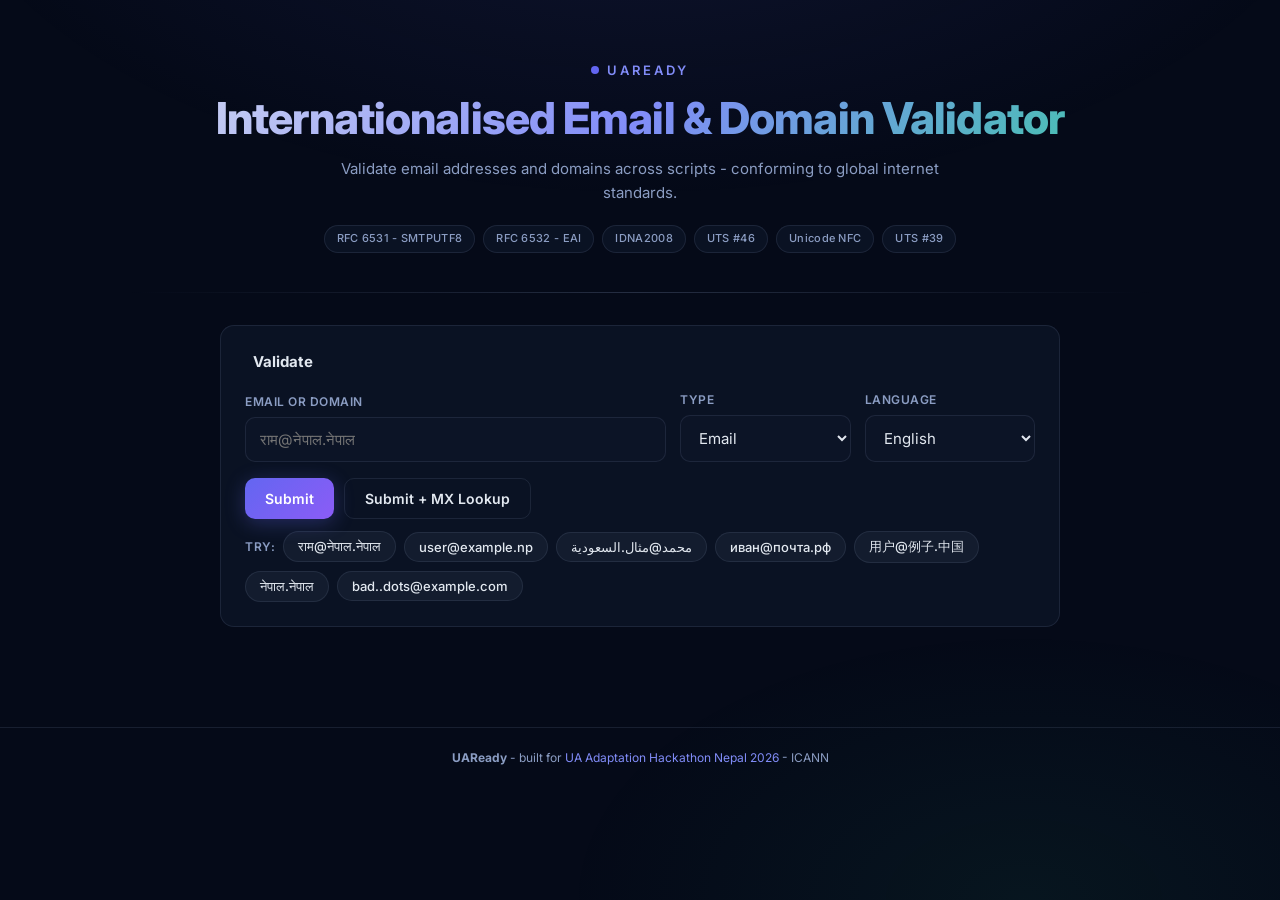
==== commit 8002cfdb: "fix: Remove icon from card title for cleaner appearance" ====
--- a/uaready/static/index.html
+++ b/uaready/static/index.html
@@ -474,7 +474,7 @@
 
   <main>
     <div class="card">
-      <div class="card-title"><span class="icon">&#128269;</span> Validate</div>
+      <div class="card-title"><span class="icon"></span> Validate</div>
       <div class="row">
         <div style="flex:3 1 300px">
           <label for="input">Email or Domain</label>
@@ -498,8 +498,8 @@
         </div>
       </div>
       <div class="actions">
-        <button class="btn btn-primary" id="go">Submit</button>
-        <button class="btn btn-secondary" id="go-mx">Submit + MX Lookup</button>
+        <button class="btn btn-primary" id="submit">Submit</button>
+        <button class="btn btn-secondary" id="submit-mx">Submit + MX Lookup</button>
       </div>
       <div class="samples">
         <span class="label">Try:</span>
@@ -587,8 +587,8 @@
       return String(s).replace(/[&<>"']/g, c => ({ "&": "&amp;", "<": "&lt;", ">": "&gt;", "\"": "&quot;", "'": "&#39;" }[c]));
     }
 
-    $("go").addEventListener("click", () => validate(false));
-    $("go-mx").addEventListener("click", () => validate(true));
+    $("submit").addEventListener("click", () => validate(false));
+    $("submit-mx").addEventListener("click", () => validate(true));
     $("input").addEventListener("keydown", (e) => {
       if (e.key === "Enter") validate(false);
     });
